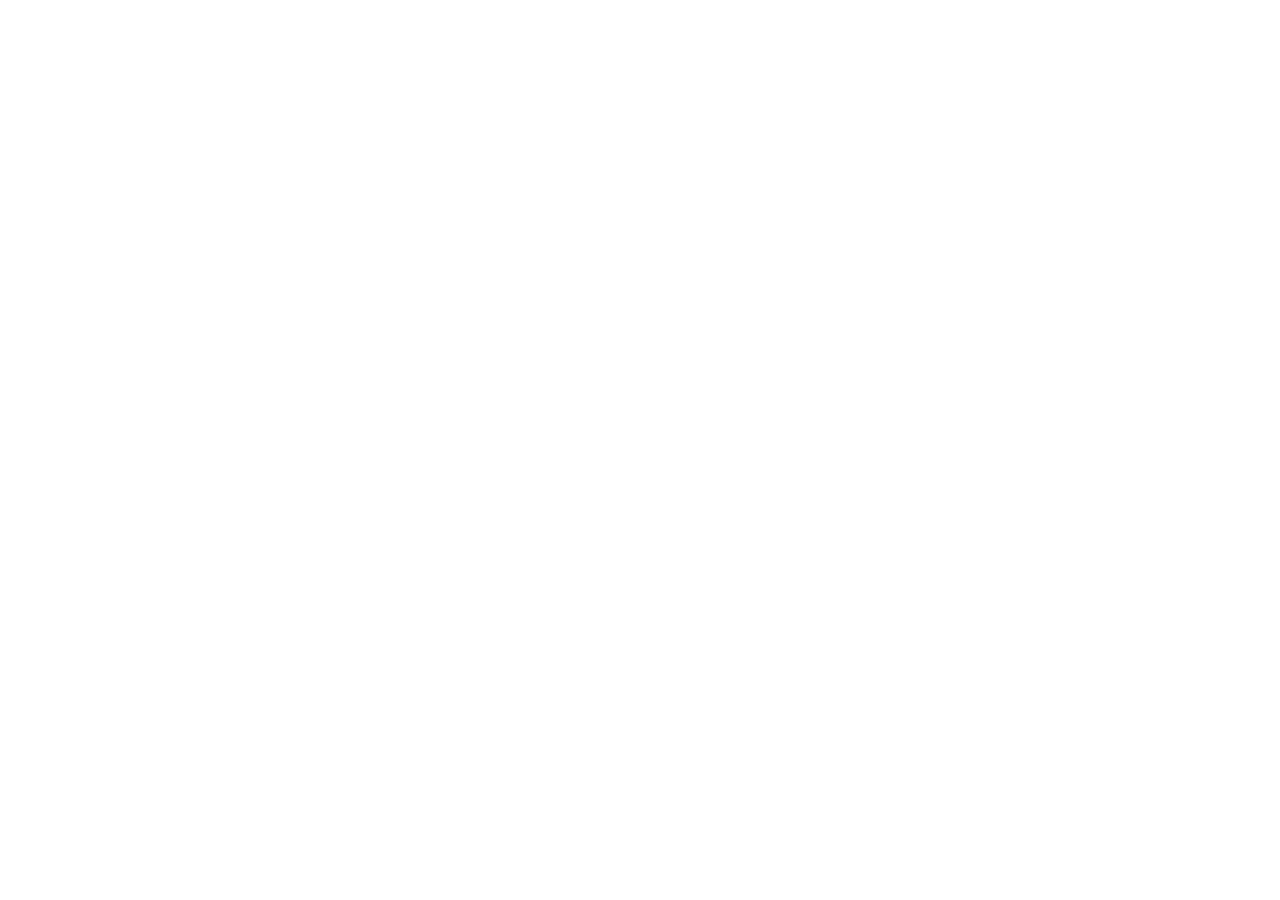
==== index.html @ c74e1134 "Alteração de titulo" ====
<!DOCTYPE html>
<html lang="pt-br">
<head>
    <meta charset="UTF-8">
    <meta name="viewport" content="width=device-width, initial-scale=1.0">
    <title>MoveLog</title>
</head>
<body>
    
</body>
</html>
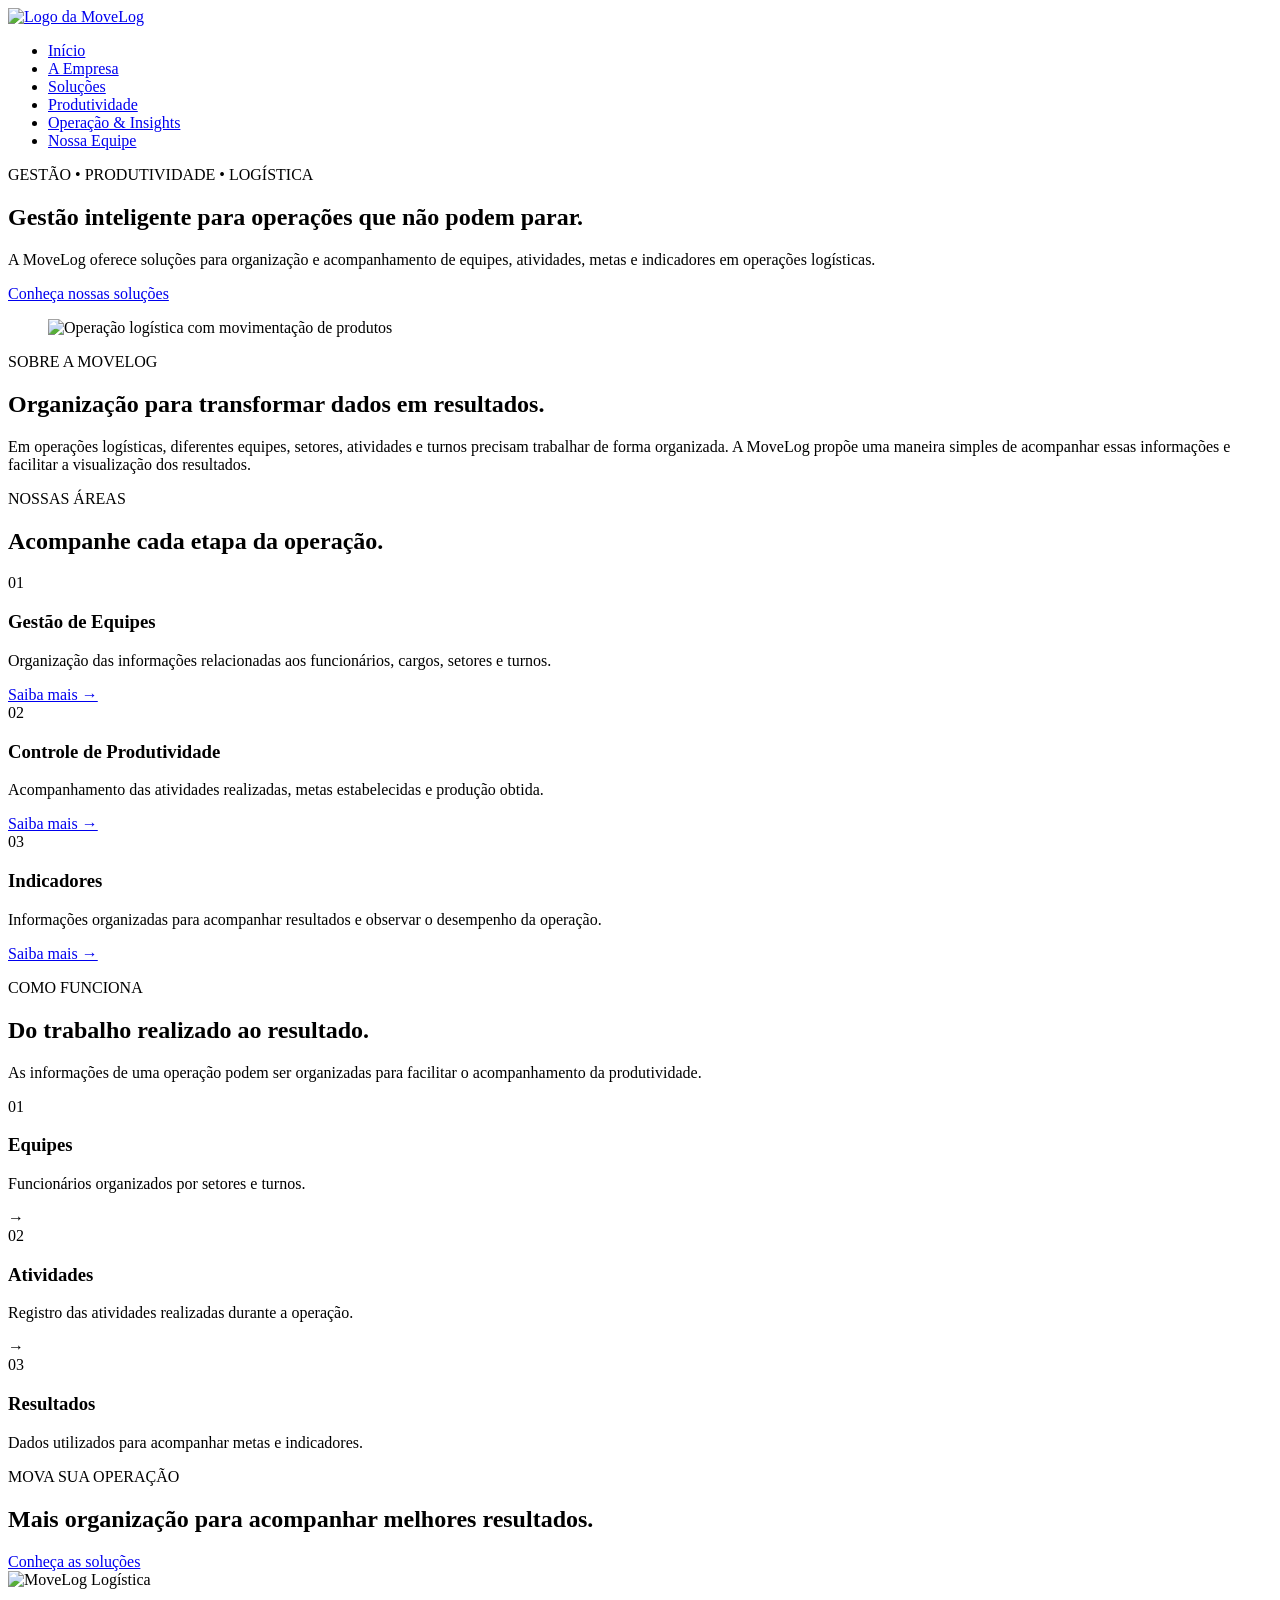
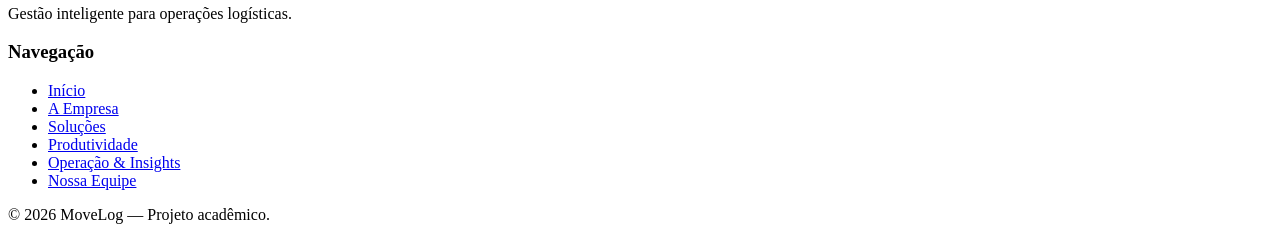
==== commit bae7844a: "Feat: Estrutura inicial da página Index." ====
--- a/index.html
+++ b/index.html
@@ -1,11 +1,409 @@
 <!DOCTYPE html>
-<html lang="pt-br">
+<html lang="pt-BR">
+
 <head>
     <meta charset="UTF-8">
     <meta name="viewport" content="width=device-width, initial-scale=1.0">
-    <title>MoveLog</title>
+
+    <title>MoveLog | Logística</title>
+
+    <link rel="stylesheet" href="css/style.css">
 </head>
+
 <body>
-    
+
+    <!-- CABEÇALHO -->
+    <header class="cabecalho">
+
+        <div class="container cabecalho-conteudo">
+
+            <a href="index.html" class="logo">
+                <img src="img/logo.png" alt="Logo da MoveLog">
+            </a>
+
+            <!-- MENU -->
+            <nav class="menu">
+                <ul>
+                    <li>
+                        <a href="index.html" class="pagina-atual">Início</a>
+                    </li>
+
+                    <li>
+                        <a href="empresa.html">A Empresa</a>
+                    </li>
+
+                    <li>
+                        <a href="solucoes.html">Soluções</a>
+                    </li>
+
+                    <li>
+                        <a href="produtividade.html">Produtividade</a>
+                    </li>
+
+                    <li>
+                        <a href="insights.html">Operação & Insights</a>
+                    </li>
+
+                    <li>
+                        <a href="equipe.html">Nossa Equipe</a>
+                    </li>
+                </ul>
+            </nav>  
+
+        </div>
+
+    </header>
+
+
+    <!-- CONTEÚDO PRINCIPAL -->
+    <main>
+
+        <!-- SEÇÃO PRINCIPAL -->
+        <section class="hero">
+
+            <div class="container hero-conteudo">
+
+                <div class="hero-texto">
+
+                    <p class="texto-destaque">
+                        GESTÃO • PRODUTIVIDADE • LOGÍSTICA
+                    </p>
+
+                    <h1>
+                        Gestão inteligente para operações que não podem parar.
+                    </h1>
+
+                    <p class="descricao">
+                        A MoveLog oferece soluções para organização e acompanhamento
+                        de equipes, atividades, metas e indicadores em operações logísticas.
+                    </p>
+
+                    <a href="solucoes.html" class="botao">
+                        Conheça nossas soluções
+                    </a>
+
+                </div>
+
+
+                <div class="hero-imagem">
+
+                    <figure>
+                        <img src="img/operacao-logistica.jpg"
+                             alt="Operação logística com movimentação de produtos">
+                    </figure>
+
+                </div>
+
+            </div>
+
+        </section>
+
+
+        <!-- APRESENTAÇÃO -->
+        <section class="apresentacao">
+
+            <div class="container">
+
+                <div class="titulo-secao">
+
+                    <p class="texto-destaque">
+                        SOBRE A MOVELOG
+                    </p>
+
+                    <h2>
+                        Organização para transformar dados em resultados.
+                    </h2>
+
+                    <p>
+                        Em operações logísticas, diferentes equipes, setores,
+                        atividades e turnos precisam trabalhar de forma organizada.
+                        A MoveLog propõe uma maneira simples de acompanhar essas
+                        informações e facilitar a visualização dos resultados.
+                    </p>
+
+                </div>
+
+            </div>
+
+        </section>
+
+
+        <!-- PRINCIPAIS ÁREAS -->
+        <section class="areas">
+
+            <div class="container">
+
+                <div class="titulo-secao centralizado">
+
+                    <p class="texto-destaque">
+                        NOSSAS ÁREAS
+                    </p>
+
+                    <h2>
+                        Acompanhe cada etapa da operação.
+                    </h2>
+
+                </div>
+
+
+                <div class="cards">
+
+                    <!-- CARD 1 -->
+                    <article class="card">
+
+                        <div class="card-numero">
+                            01
+                        </div>
+
+                        <h3>
+                            Gestão de Equipes
+                        </h3>
+
+                        <p>
+                            Organização das informações relacionadas aos
+                            funcionários, cargos, setores e turnos.
+                        </p>
+
+                        <a href="empresa.html">
+                            Saiba mais →
+                        </a>
+
+                    </article>
+
+
+                    <!-- CARD 2 -->
+                    <article class="card">
+
+                        <div class="card-numero">
+                            02
+                        </div>
+
+                        <h3>
+                            Controle de Produtividade
+                        </h3>
+
+                        <p>
+                            Acompanhamento das atividades realizadas,
+                            metas estabelecidas e produção obtida.
+                        </p>
+
+                        <a href="produtividade.html">
+                            Saiba mais →
+                        </a>
+
+                    </article>
+
+
+                    <!-- CARD 3 -->
+                    <article class="card">
+
+                        <div class="card-numero">
+                            03
+                        </div>
+
+                        <h3>
+                            Indicadores
+                        </h3>
+
+                        <p>
+                            Informações organizadas para acompanhar
+                            resultados e observar o desempenho da operação.
+                        </p>
+
+                        <a href="produtividade.html">
+                            Saiba mais →
+                        </a>
+
+                    </article>
+
+                </div>
+
+            </div>
+
+        </section>
+
+
+        <!-- COMO FUNCIONA -->
+        <section class="fluxo">
+
+            <div class="container fluxo-conteudo">
+
+                <div class="fluxo-texto">
+
+                    <p class="texto-destaque">
+                        COMO FUNCIONA
+                    </p>
+
+                    <h2>
+                        Do trabalho realizado ao resultado.
+                    </h2>
+
+                    <p>
+                        As informações de uma operação podem ser organizadas
+                        para facilitar o acompanhamento da produtividade.
+                    </p>
+
+                </div>
+
+
+                <div class="fluxo-etapas">
+
+                    <div class="etapa">
+
+                        <span>01</span>
+
+                        <h3>
+                            Equipes
+                        </h3>
+
+                        <p>
+                            Funcionários organizados por setores e turnos.
+                        </p>
+
+                    </div>
+
+
+                    <div class="seta">
+                        →
+                    </div>
+
+
+                    <div class="etapa">
+
+                        <span>02</span>
+
+                        <h3>
+                            Atividades
+                        </h3>
+
+                        <p>
+                            Registro das atividades realizadas durante a operação.
+                        </p>
+
+                    </div>
+
+
+                    <div class="seta">
+                        →
+                    </div>
+
+
+                    <div class="etapa">
+
+                        <span>03</span>
+
+                        <h3>
+                            Resultados
+                        </h3>
+
+                        <p>
+                            Dados utilizados para acompanhar metas e indicadores.
+                        </p>
+
+                    </div>
+
+                </div>
+
+            </div>
+
+        </section>
+
+
+        <!-- CHAMADA PARA SOLUÇÕES -->
+        <section class="chamada">
+
+            <div class="container chamada-conteudo">
+
+                <div>
+
+                    <p class="texto-destaque">
+                        MOVA SUA OPERAÇÃO
+                    </p>
+
+                    <h2>
+                        Mais organização para acompanhar melhores resultados.
+                    </h2>
+
+                </div>
+
+                <a href="solucoes.html" class="botao botao-secundario">
+                    Conheça as soluções
+                </a>
+
+            </div>
+
+        </section>
+
+    </main>
+
+
+    <!-- RODAPÉ -->
+    <footer class="rodape">
+
+        <div class="container rodape-conteudo">
+
+            <div class="rodape-marca">
+
+                <img src="img/logo.png" alt="MoveLog Logística">
+
+                <p>
+                    Gestão inteligente para operações logísticas.
+                </p>
+
+            </div>
+
+
+            <div class="rodape-links">
+
+                <h3>
+                    Navegação
+                </h3>
+
+                <ul>
+                    <li>
+                        <a href="index.html">Início</a>
+                    </li>
+
+                    <li>
+                        <a href="empresa.html">A Empresa</a>
+                    </li>
+
+                    <li>
+                        <a href="solucoes.html">Soluções</a>
+                    </li>
+
+                    <li>
+                        <a href="produtividade.html">Produtividade</a>
+                    </li>
+
+                    <li>
+                        <a href="insights.html">Operação & Insights</a>
+                    </li>
+
+                    <li>
+                        <a href="equipe.html">Nossa Equipe</a>
+                    </li>
+                </ul>
+
+            </div>
+
+        </div>
+
+
+        <div class="rodape-final">
+
+            <p>
+                &copy; 2026 MoveLog — Projeto acadêmico.
+            </p>
+
+        </div>
+
+    </footer>
+
+
+    <!-- JAVASCRIPT -->
+    <script src="js/script.js"></script>
+
 </body>
+
 </html>
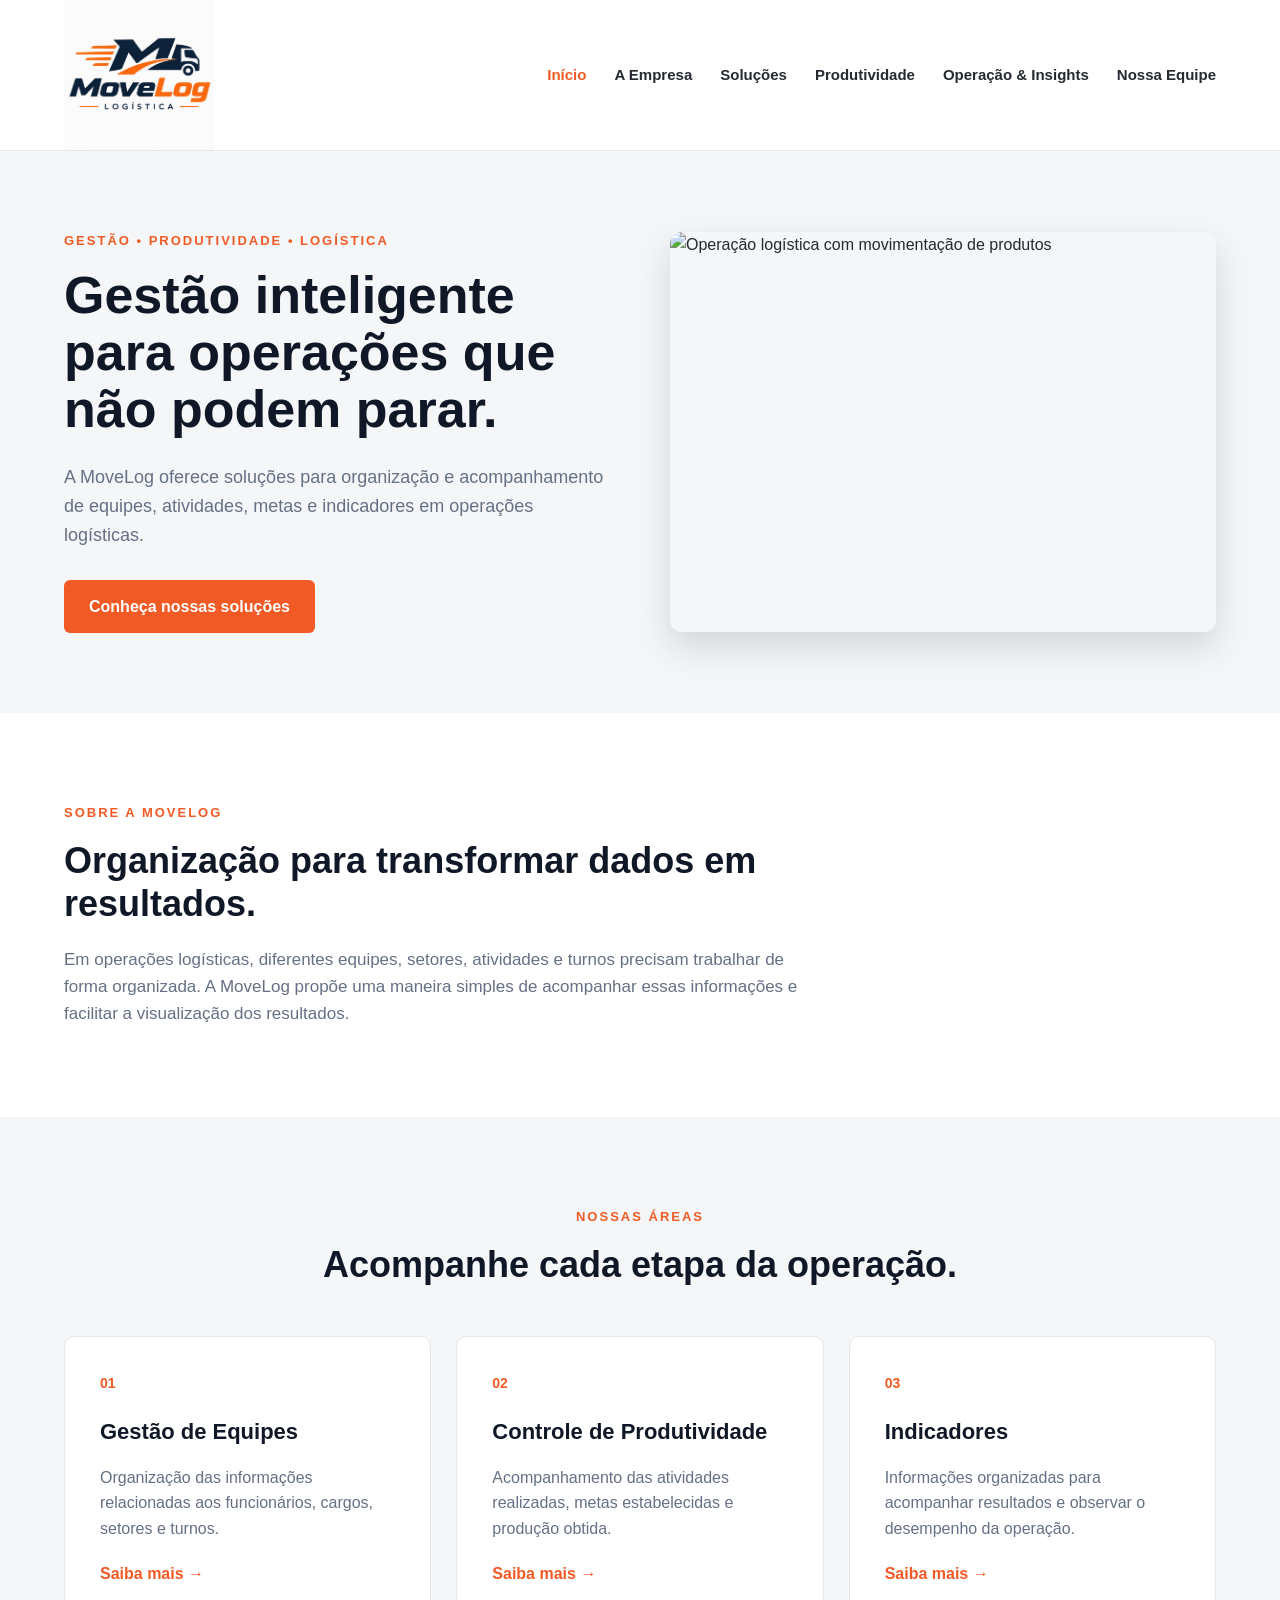
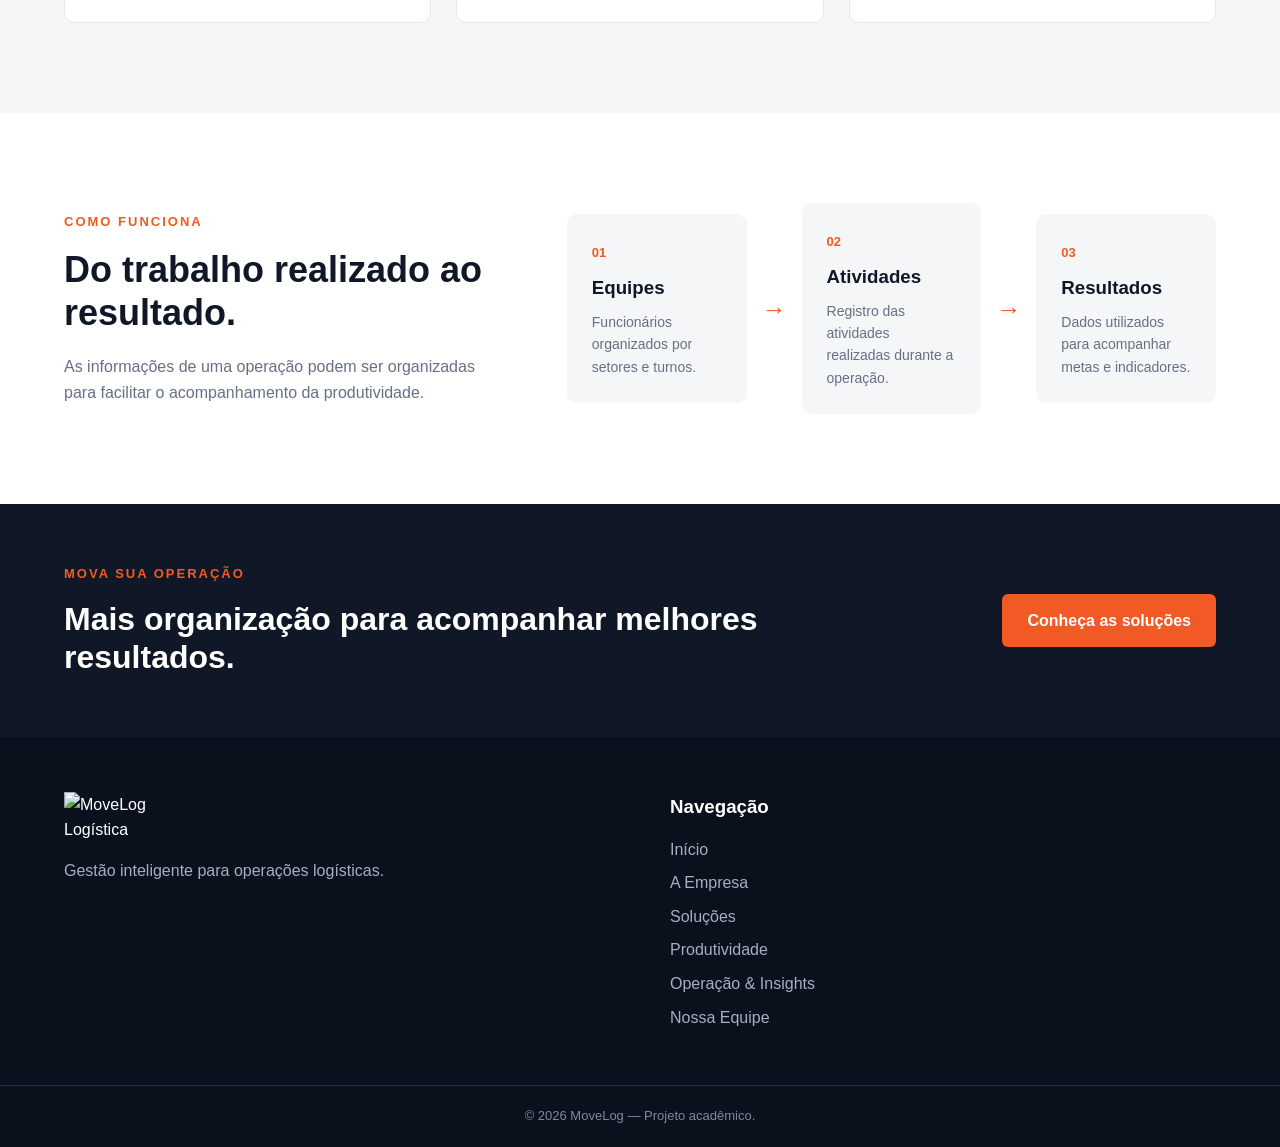
==== commit a8ea6815: "Criação de pasta img e coloquei a logo na index" ====
--- a/index.html
+++ b/index.html
@@ -18,7 +18,7 @@
         <div class="container cabecalho-conteudo">
 
             <a href="index.html" class="logo">
-                <img src="img/logo.png" alt="Logo da MoveLog">
+                <img src="img/Logo.png" alt="Logo da MoveLog">
             </a>
 
             <!-- MENU -->
--- a/css/style.css
+++ b/css/style.css
@@ -0,0 +1,551 @@
+/* =====================================================
+   MOVELOG - ESTILO PRINCIPAL
+   ===================================================== */
+
+
+/* =====================================================
+   1. CONFIGURAÇÕES GERAIS
+   ===================================================== */
+
+* {
+    margin: 0;
+    padding: 0;
+    box-sizing: border-box;
+}
+
+html {
+    scroll-behavior: smooth;
+}
+
+body {
+    font-family: Arial, Helvetica, sans-serif;
+    color: #252A31;
+    background-color: #FFFFFF;
+    line-height: 1.6;
+}
+
+img {
+    max-width: 100%;
+    display: block;
+}
+
+a {
+    text-decoration: none;
+    color: inherit;
+}
+
+ul {
+    list-style: none;
+}
+
+
+/* =====================================================
+   2. CORES PRINCIPAIS
+   ===================================================== */
+
+/*
+   Azul-marinho: #101827
+   Azul secundário: #1D3557
+   Laranja: #F15A24
+   Fundo claro: #F5F6F8
+   Texto: #252A31
+   Texto secundário: #667085
+*/
+
+
+/* =====================================================
+   3. CONTAINER
+   ===================================================== */
+
+.container {
+    width: 90%;
+    max-width: 1200px;
+    margin: 0 auto;
+}
+
+
+/* =====================================================
+   4. CABEÇALHO
+   ===================================================== */
+
+.cabecalho {
+    background-color: #FFFFFF;
+    border-bottom: 1px solid #E5E7EB;
+    position: sticky;
+    top: 0;
+    z-index: 1000;
+}
+
+.cabecalho-conteudo {
+    min-height: 85px;
+
+    display: flex;
+    align-items: center;
+    justify-content: space-between;
+}
+
+
+/* LOGO */
+
+.logo img {
+    width: 150px;
+    height: auto;
+}
+
+
+/* MENU */
+
+.menu ul {
+    display: flex;
+    align-items: center;
+    gap: 28px;
+}
+
+.menu a {
+    font-size: 15px;
+    font-weight: 600;
+    color: #252A31;
+
+    padding: 8px 0;
+
+    transition: color 0.3s ease;
+}
+
+.menu a:hover {
+    color: #F15A24;
+}
+
+
+/* Página atual */
+
+.menu .pagina-atual {
+    color: #F15A24;
+}
+
+
+/* =====================================================
+   5. HERO - PÁGINA INICIAL
+   ===================================================== */
+
+.hero {
+    background-color: #F5F6F8;
+    padding: 80px 0;
+}
+
+.hero-conteudo {
+    display: grid;
+    grid-template-columns: 1fr 1fr;
+    gap: 60px;
+    align-items: center;
+}
+
+
+/* TEXTO DO HERO */
+
+.texto-destaque {
+    color: #F15A24;
+    font-size: 13px;
+    font-weight: bold;
+    letter-spacing: 2px;
+    margin-bottom: 15px;
+}
+
+.hero h1 {
+    color: #101827;
+    font-size: 52px;
+    line-height: 1.1;
+    margin-bottom: 25px;
+}
+
+.hero .descricao {
+    color: #667085;
+    font-size: 18px;
+    max-width: 550px;
+    margin-bottom: 30px;
+}
+
+
+/* IMAGEM */
+
+.hero-imagem img {
+    width: 100%;
+    height: 400px;
+
+    object-fit: cover;
+
+    border-radius: 12px;
+
+    box-shadow: 0 15px 35px rgba(16, 24, 39, 0.15);
+}
+
+
+/* =====================================================
+   6. BOTÕES
+   ===================================================== */
+
+.botao {
+    display: inline-block;
+
+    background-color: #F15A24;
+    color: #FFFFFF;
+
+    padding: 14px 25px;
+
+    border-radius: 6px;
+
+    font-weight: bold;
+
+    transition: 0.3s ease;
+}
+
+.botao:hover {
+    background-color: #D94C1B;
+    transform: translateY(-2px);
+}
+
+
+/* =====================================================
+   7. TÍTULOS DAS SEÇÕES
+   ===================================================== */
+
+.titulo-secao {
+    max-width: 750px;
+}
+
+.titulo-secao h2 {
+    color: #101827;
+    font-size: 36px;
+    line-height: 1.2;
+    margin-bottom: 20px;
+}
+
+.titulo-secao p:not(.texto-destaque) {
+    color: #667085;
+    font-size: 17px;
+}
+
+.centralizado {
+    text-align: center;
+    margin: 0 auto 50px;
+}
+
+
+/* =====================================================
+   8. APRESENTAÇÃO
+   ===================================================== */
+
+.apresentacao {
+    padding: 90px 0;
+}
+
+
+/* =====================================================
+   9. CARDS
+   ===================================================== */
+
+.areas {
+    background-color: #F5F6F8;
+    padding: 90px 0;
+}
+
+.cards {
+    display: grid;
+    grid-template-columns: repeat(3, 1fr);
+    gap: 25px;
+}
+
+.card {
+    background-color: #FFFFFF;
+
+    padding: 35px;
+
+    border: 1px solid #E5E7EB;
+    border-radius: 10px;
+
+    transition: 0.3s ease;
+}
+
+.card:hover {
+    transform: translateY(-6px);
+
+    box-shadow: 0 12px 30px rgba(16, 24, 39, 0.10);
+
+    border-color: #F15A24;
+}
+
+.card-numero {
+    color: #F15A24;
+
+    font-size: 14px;
+    font-weight: bold;
+
+    margin-bottom: 20px;
+}
+
+.card h3 {
+    color: #101827;
+    font-size: 22px;
+    margin-bottom: 15px;
+}
+
+.card p {
+    color: #667085;
+    margin-bottom: 20px;
+}
+
+.card a {
+    color: #F15A24;
+    font-weight: bold;
+
+    transition: 0.3s ease;
+}
+
+.card a:hover {
+    color: #101827;
+}
+
+
+/* =====================================================
+   10. FLUXO
+   ===================================================== */
+
+.fluxo {
+    padding: 90px 0;
+}
+
+.fluxo-conteudo {
+    display: grid;
+    grid-template-columns: 0.8fr 1.2fr;
+    gap: 70px;
+    align-items: center;
+}
+
+.fluxo-texto h2 {
+    color: #101827;
+    font-size: 36px;
+    line-height: 1.2;
+    margin-bottom: 20px;
+}
+
+.fluxo-texto p:not(.texto-destaque) {
+    color: #667085;
+}
+
+
+/* ETAPAS */
+
+.fluxo-etapas {
+    display: flex;
+    align-items: center;
+    gap: 15px;
+}
+
+.etapa {
+    flex: 1;
+
+    padding: 25px;
+
+    background-color: #F5F6F8;
+
+    border-radius: 10px;
+}
+
+.etapa span {
+    color: #F15A24;
+    font-size: 13px;
+    font-weight: bold;
+}
+
+.etapa h3 {
+    color: #101827;
+    margin: 8px 0;
+}
+
+.etapa p {
+    color: #667085;
+    font-size: 14px;
+}
+
+.seta {
+    color: #F15A24;
+    font-size: 25px;
+    font-weight: bold;
+}
+
+
+/* =====================================================
+   11. CHAMADA FINAL
+   ===================================================== */
+
+.chamada {
+    background-color: #101827;
+    padding: 60px 0;
+}
+
+.chamada-conteudo {
+    display: flex;
+    align-items: center;
+    justify-content: space-between;
+    gap: 40px;
+}
+
+.chamada h2 {
+    color: #FFFFFF;
+    font-size: 32px;
+    max-width: 700px;
+    line-height: 1.2;
+}
+
+.botao-secundario {
+    white-space: nowrap;
+}
+
+
+/* =====================================================
+   12. RODAPÉ
+   ===================================================== */
+
+.rodape {
+    background-color: #0B111C;
+    color: #FFFFFF;
+}
+
+.rodape-conteudo {
+    padding: 55px 0;
+
+    display: grid;
+    grid-template-columns: 1fr 1fr;
+    gap: 60px;
+}
+
+.rodape-marca img {
+    width: 150px;
+    margin-bottom: 15px;
+}
+
+.rodape-marca p {
+    color: #A7AFBD;
+    max-width: 350px;
+}
+
+.rodape-links h3 {
+    margin-bottom: 15px;
+}
+
+.rodape-links ul {
+    display: grid;
+    gap: 8px;
+}
+
+.rodape-links a {
+    color: #A7AFBD;
+
+    transition: color 0.3s ease;
+}
+
+.rodape-links a:hover {
+    color: #F15A24;
+}
+
+
+/* PARTE FINAL DO RODAPÉ */
+
+.rodape-final {
+    border-top: 1px solid #252D3A;
+
+    text-align: center;
+
+    padding: 20px;
+
+    color: #7F8998;
+
+    font-size: 13px;
+}
+
+
+/* =====================================================
+   13. RESPONSIVIDADE
+   ===================================================== */
+
+@media (max-width: 900px) {
+
+    .menu ul {
+        gap: 15px;
+    }
+
+    .menu a {
+        font-size: 13px;
+    }
+
+    .hero-conteudo {
+        grid-template-columns: 1fr;
+    }
+
+    .hero h1 {
+        font-size: 42px;
+    }
+
+    .cards {
+        grid-template-columns: 1fr;
+    }
+
+    .fluxo-conteudo {
+        grid-template-columns: 1fr;
+    }
+
+    .chamada-conteudo {
+        flex-direction: column;
+        align-items: flex-start;
+    }
+
+}
+
+
+@media (max-width: 650px) {
+
+    .cabecalho-conteudo {
+        flex-direction: column;
+        padding: 20px 0;
+        gap: 15px;
+    }
+
+    .menu ul {
+        flex-wrap: wrap;
+        justify-content: center;
+        gap: 12px 18px;
+    }
+
+    .hero {
+        padding: 55px 0;
+    }
+
+    .hero h1 {
+        font-size: 36px;
+    }
+
+    .hero .descricao {
+        font-size: 16px;
+    }
+
+    .hero-imagem img {
+        height: 280px;
+    }
+
+    .titulo-secao h2,
+    .fluxo-texto h2 {
+        font-size: 30px;
+    }
+
+    .fluxo-etapas {
+        flex-direction: column;
+    }
+
+    .seta {
+        transform: rotate(90deg);
+    }
+
+    .rodape-conteudo {
+        grid-template-columns: 1fr;
+    }
+
+}
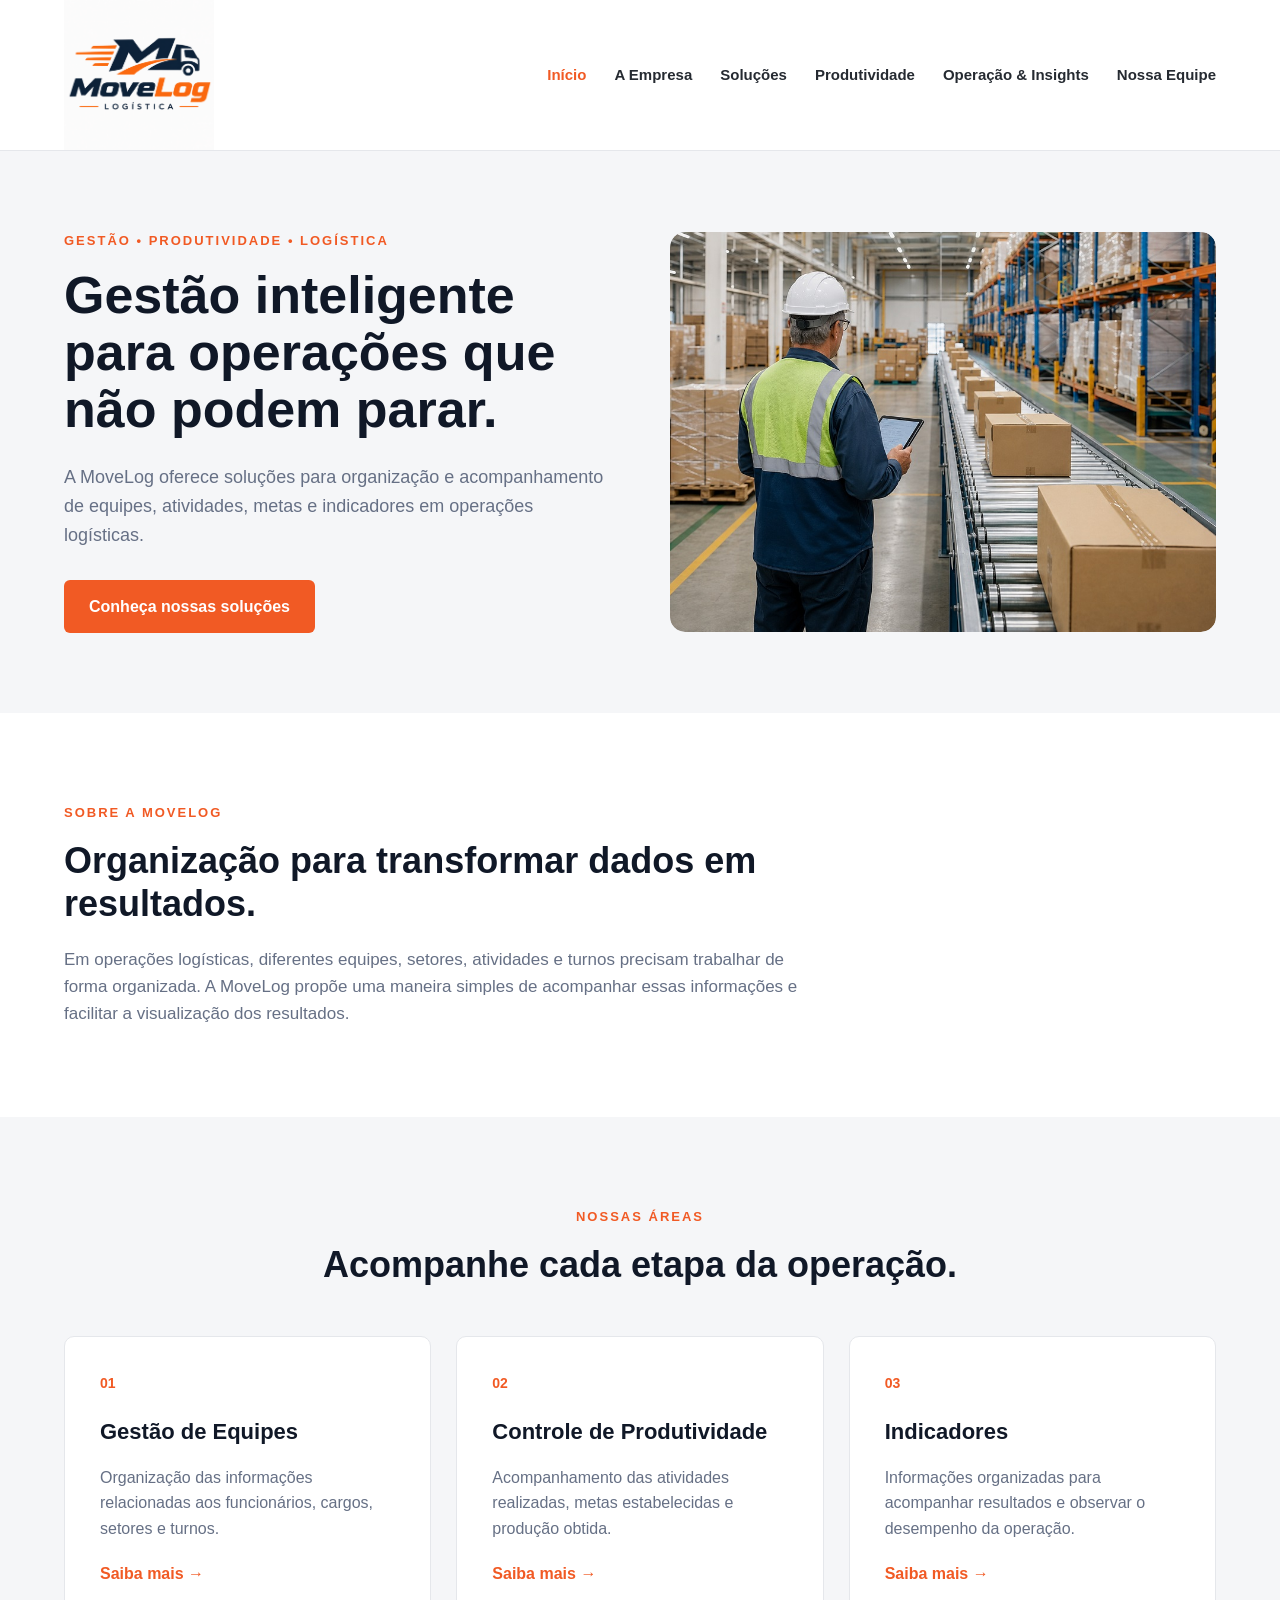
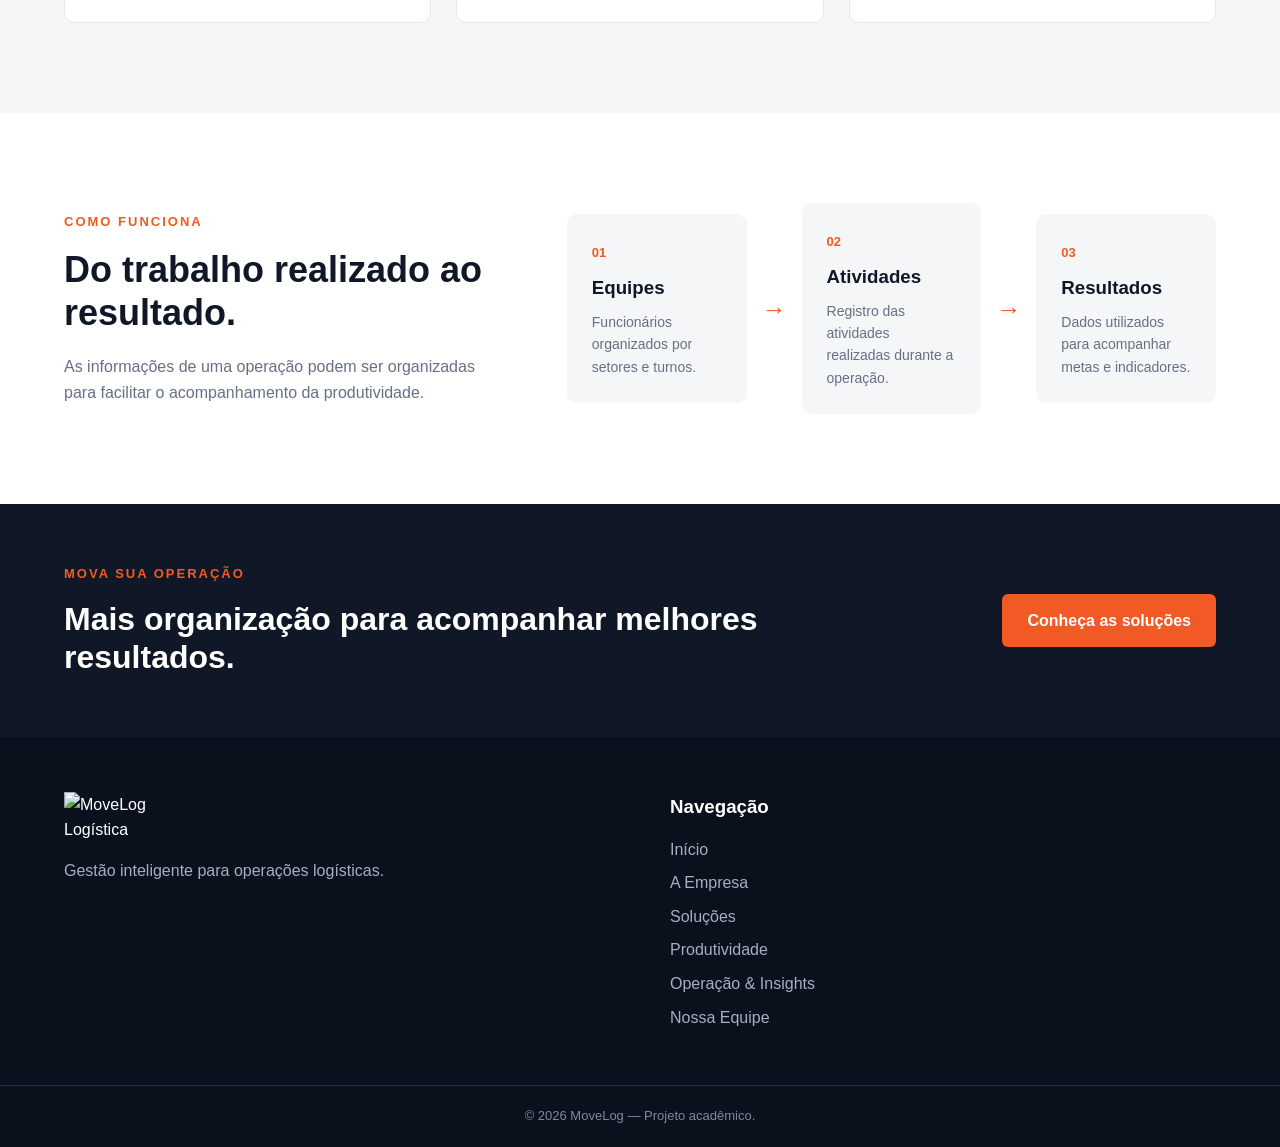
==== commit 80db0e21: "Alteração do css e foto da movimentação" ====
--- a/index.html
+++ b/index.html
@@ -88,7 +88,7 @@
                 <div class="hero-imagem">
 
                     <figure>
-                        <img src="img/operacao-logistica.jpg"
+                        <img src="img/movimentação.jpeg"
                              alt="Operação logística com movimentação de produtos">
                     </figure>
 
--- a/css/style.css
+++ b/css/style.css
@@ -40,7 +40,7 @@
 
 
 /* =====================================================
-   2. CORES PRINCIPAIS
+   2. CORES
    ===================================================== */
 
 /*
@@ -71,6 +71,7 @@
 .cabecalho {
     background-color: #FFFFFF;
     border-bottom: 1px solid #E5E7EB;
+
     position: sticky;
     top: 0;
     z-index: 1000;
@@ -86,6 +87,11 @@
 
 
 /* LOGO */
+
+.logo {
+    display: flex;
+    align-items: center;
+}
 
 .logo img {
     width: 150px;
@@ -102,6 +108,8 @@
 }
 
 .menu a {
+    display: block;
+
     font-size: 15px;
     font-weight: 600;
     color: #252A31;
@@ -115,16 +123,13 @@
     color: #F15A24;
 }
 
-
-/* Página atual */
-
 .menu .pagina-atual {
     color: #F15A24;
 }
 
 
 /* =====================================================
-   5. HERO - PÁGINA INICIAL
+   5. HERO
    ===================================================== */
 
 .hero {
@@ -135,37 +140,66 @@
 .hero-conteudo {
     display: grid;
     grid-template-columns: 1fr 1fr;
+
     gap: 60px;
+
     align-items: center;
 }
 
 
-/* TEXTO DO HERO */
+/* TEXTO */
+
+.hero-texto {
+    max-width: 600px;
+}
 
 .texto-destaque {
     color: #F15A24;
+
     font-size: 13px;
     font-weight: bold;
+
     letter-spacing: 2px;
+
     margin-bottom: 15px;
 }
 
 .hero h1 {
     color: #101827;
+
     font-size: 52px;
     line-height: 1.1;
+
     margin-bottom: 25px;
 }
 
 .hero .descricao {
     color: #667085;
+
     font-size: 18px;
+
     max-width: 550px;
+
     margin-bottom: 30px;
 }
 
 
-/* IMAGEM */
+/* =====================================================
+   6. IMAGEM DO HERO
+   ===================================================== */
+
+.hero-imagem {
+    width: 100%;
+
+    overflow: hidden;
+
+    border-radius: 15px;
+}
+
+.hero-imagem figure {
+    width: 100%;
+    margin: 0;
+}
 
 .hero-imagem img {
     width: 100%;
@@ -173,14 +207,23 @@
 
     object-fit: cover;
 
-    border-radius: 12px;
-
-    box-shadow: 0 15px 35px rgba(16, 24, 39, 0.15);
-}
-
-
-/* =====================================================
-   6. BOTÕES
+    border-radius: 15px;
+
+    box-shadow: 0 10px 30px rgba(16, 24, 39, 0.15);
+
+    transition:
+        transform 0.3s ease,
+        opacity 0.3s ease;
+}
+
+.hero-imagem:hover img {
+    transform: scale(1.03);
+    opacity: 0.92;
+}
+
+
+/* =====================================================
+   7. BOTÕES
    ===================================================== */
 
 .botao {
@@ -195,17 +238,20 @@
 
     font-weight: bold;
 
-    transition: 0.3s ease;
+    transition:
+        background-color 0.3s ease,
+        transform 0.3s ease;
 }
 
 .botao:hover {
     background-color: #D94C1B;
+
     transform: translateY(-2px);
 }
 
 
 /* =====================================================
-   7. TÍTULOS DAS SEÇÕES
+   8. TÍTULOS DAS SEÇÕES
    ===================================================== */
 
 .titulo-secao {
@@ -214,24 +260,28 @@
 
 .titulo-secao h2 {
     color: #101827;
+
     font-size: 36px;
     line-height: 1.2;
+
     margin-bottom: 20px;
 }
 
 .titulo-secao p:not(.texto-destaque) {
     color: #667085;
+
     font-size: 17px;
 }
 
 .centralizado {
     text-align: center;
+
     margin: 0 auto 50px;
 }
 
 
 /* =====================================================
-   8. APRESENTAÇÃO
+   9. APRESENTAÇÃO
    ===================================================== */
 
 .apresentacao {
@@ -240,17 +290,25 @@
 
 
 /* =====================================================
-   9. CARDS
+   10. ÁREAS
    ===================================================== */
 
 .areas {
     background-color: #F5F6F8;
+
     padding: 90px 0;
 }
+
+
+/* =====================================================
+   11. CARDS
+   ===================================================== */
 
 .cards {
     display: grid;
+
     grid-template-columns: repeat(3, 1fr);
+
     gap: 25px;
 }
 
@@ -260,9 +318,13 @@
     padding: 35px;
 
     border: 1px solid #E5E7EB;
+
     border-radius: 10px;
 
-    transition: 0.3s ease;
+    transition:
+        transform 0.3s ease,
+        box-shadow 0.3s ease,
+        border-color 0.3s ease;
 }
 
 .card:hover {
@@ -284,20 +346,24 @@
 
 .card h3 {
     color: #101827;
+
     font-size: 22px;
+
     margin-bottom: 15px;
 }
 
 .card p {
     color: #667085;
+
     margin-bottom: 20px;
 }
 
 .card a {
     color: #F15A24;
+
     font-weight: bold;
 
-    transition: 0.3s ease;
+    transition: color 0.3s ease;
 }
 
 .card a:hover {
@@ -306,7 +372,7 @@
 
 
 /* =====================================================
-   10. FLUXO
+   12. FLUXO
    ===================================================== */
 
 .fluxo {
@@ -315,15 +381,23 @@
 
 .fluxo-conteudo {
     display: grid;
+
     grid-template-columns: 0.8fr 1.2fr;
+
     gap: 70px;
+
     align-items: center;
 }
+
+
+/* TEXTO */
 
 .fluxo-texto h2 {
     color: #101827;
+
     font-size: 36px;
     line-height: 1.2;
+
     margin-bottom: 20px;
 }
 
@@ -332,11 +406,15 @@
 }
 
 
-/* ETAPAS */
+/* =====================================================
+   13. ETAPAS
+   ===================================================== */
 
 .fluxo-etapas {
     display: flex;
+
     align-items: center;
+
     gap: 15px;
 }
 
@@ -352,47 +430,59 @@
 
 .etapa span {
     color: #F15A24;
+
     font-size: 13px;
     font-weight: bold;
 }
 
 .etapa h3 {
     color: #101827;
+
     margin: 8px 0;
 }
 
 .etapa p {
     color: #667085;
+
     font-size: 14px;
 }
 
 .seta {
     color: #F15A24;
+
     font-size: 25px;
+
     font-weight: bold;
 }
 
 
 /* =====================================================
-   11. CHAMADA FINAL
+   14. CHAMADA FINAL
    ===================================================== */
 
 .chamada {
     background-color: #101827;
+
     padding: 60px 0;
 }
 
 .chamada-conteudo {
     display: flex;
+
     align-items: center;
+
     justify-content: space-between;
+
     gap: 40px;
 }
 
 .chamada h2 {
     color: #FFFFFF;
+
     font-size: 32px;
+
     max-width: 700px;
+
     line-height: 1.2;
 }
 
@@ -402,11 +492,12 @@
 
 
 /* =====================================================
-   12. RODAPÉ
+   15. RODAPÉ
    ===================================================== */
 
 .rodape {
     background-color: #0B111C;
+
     color: #FFFFFF;
 }
 
@@ -414,19 +505,29 @@
     padding: 55px 0;
 
     display: grid;
+
     grid-template-columns: 1fr 1fr;
+
     gap: 60px;
 }
+
+
+/* MARCA */
 
 .rodape-marca img {
     width: 150px;
+
     margin-bottom: 15px;
 }
 
 .rodape-marca p {
     color: #A7AFBD;
+
     max-width: 350px;
 }
+
+
+/* LINKS */
 
 .rodape-links h3 {
     margin-bottom: 15px;
@@ -434,6 +535,7 @@
 
 .rodape-links ul {
     display: grid;
+
     gap: 8px;
 }
 
@@ -448,7 +550,9 @@
 }
 
 
-/* PARTE FINAL DO RODAPÉ */
+/* =====================================================
+   16. FINAL DO RODAPÉ
+   ===================================================== */
 
 .rodape-final {
     border-top: 1px solid #252D3A;
@@ -464,71 +568,194 @@
 
 
 /* =====================================================
-   13. RESPONSIVIDADE
-   ===================================================== */
-
-@media (max-width: 900px) {
+   17. TABLETS
+   ===================================================== */
+
+@media (max-width: 1000px) {
 
     .menu ul {
+        gap: 18px;
+    }
+
+    .menu a {
+        font-size: 14px;
+    }
+
+    .hero-conteudo {
+        gap: 40px;
+    }
+
+    .hero h1 {
+        font-size: 44px;
+    }
+
+    .cards {
+        grid-template-columns: repeat(2, 1fr);
+    }
+
+    .fluxo-conteudo {
+        grid-template-columns: 1fr;
+    }
+
+}
+
+
+/* =====================================================
+   18. TABLETS PEQUENOS
+   ===================================================== */
+
+@media (max-width: 800px) {
+
+    .cabecalho-conteudo {
+        min-height: auto;
+
+        padding: 18px 0;
+
+        flex-direction: column;
+
         gap: 15px;
     }
 
-    .menu a {
-        font-size: 13px;
+    .menu ul {
+        flex-wrap: wrap;
+
+        justify-content: center;
+
+        gap: 10px 18px;
+    }
+
+    .hero {
+        padding: 60px 0;
     }
 
     .hero-conteudo {
         grid-template-columns: 1fr;
+
+        gap: 40px;
+    }
+
+    .hero-texto {
+        max-width: 100%;
     }
 
     .hero h1 {
         font-size: 42px;
     }
 
+    .hero-imagem img {
+        height: 350px;
+    }
+
     .cards {
         grid-template-columns: 1fr;
     }
 
-    .fluxo-conteudo {
-        grid-template-columns: 1fr;
+    .fluxo-etapas {
+        flex-direction: column;
+    }
+
+    .etapa {
+        width: 100%;
+    }
+
+    .seta {
+        transform: rotate(90deg);
     }
 
     .chamada-conteudo {
         flex-direction: column;
+
         align-items: flex-start;
     }
 
-}
-
+    .rodape-conteudo {
+        grid-template-columns: 1fr;
+
+        gap: 40px;
+    }
+}
+
+
+/* =====================================================
+   19. CELULARES
+   ===================================================== */
 
 @media (max-width: 650px) {
 
+    .container {
+        width: 92%;
+    }
+
+
+    /* CABEÇALHO */
+
     .cabecalho-conteudo {
-        flex-direction: column;
-        padding: 20px 0;
-        gap: 15px;
+        padding: 15px 0;
+
+        gap: 12px;
+    }
+
+    .logo img {
+        width: 130px;
     }
 
     .menu ul {
-        flex-wrap: wrap;
-        justify-content: center;
-        gap: 12px 18px;
-    }
+        gap: 8px 14px;
+    }
+
+    .menu a {
+        font-size: 12px;
+
+        padding: 5px 0;
+    }
+
+
+    /* HERO */
 
     .hero {
-        padding: 55px 0;
+        padding: 50px 0;
     }
 
     .hero h1 {
         font-size: 36px;
+
+        line-height: 1.15;
     }
 
     .hero .descricao {
         font-size: 16px;
     }
 
+    .texto-destaque {
+        font-size: 11px;
+
+        letter-spacing: 1.5px;
+    }
+
+
+    /* IMAGEM */
+
+    .hero-imagem {
+        border-radius: 15px;
+    }
+
     .hero-imagem img {
+        width: 100%;
+
         height: 280px;
+
+        border-radius: 15px;
+
+        object-fit: cover;
+    }
+
+
+    /* SEÇÕES */
+
+    .apresentacao,
+    .areas,
+    .fluxo {
+        padding: 65px 0;
     }
 
     .titulo-secao h2,
@@ -536,16 +763,86 @@
         font-size: 30px;
     }
 
+    .titulo-secao p:not(.texto-destaque) {
+        font-size: 16px;
+    }
+
+
+    /* CARDS */
+
+    .card {
+        padding: 28px;
+    }
+
+
+    /* FLUXO */
+
     .fluxo-etapas {
-        flex-direction: column;
-    }
-
-    .seta {
-        transform: rotate(90deg);
-    }
+        gap: 10px;
+    }
+
+    .etapa {
+        padding: 22px;
+    }
+
+
+    /* CHAMADA */
+
+    .chamada {
+        padding: 50px 0;
+    }
+
+    .chamada h2 {
+        font-size: 28px;
+    }
+
+    .botao-secundario {
+        white-space: normal;
+    }
+
+
+    /* RODAPÉ */
 
     .rodape-conteudo {
-        grid-template-columns: 1fr;
-    }
-
+        padding: 45px 0;
+    }
+}
+
+
+/* =====================================================
+   20. CELULARES MUITO PEQUENOS
+   ===================================================== */
+
+@media (max-width: 400px) {
+
+    .hero h1 {
+        font-size: 31px;
+    }
+
+    .hero-imagem img {
+        height: 230px;
+    }
+
+    .menu ul {
+        gap: 7px 10px;
+    }
+
+    .menu a {
+        font-size: 11px;
+    }
+
+    .titulo-secao h2,
+    .fluxo-texto h2 {
+        font-size: 27px;
+    }
+
+    .chamada h2 {
+        font-size: 25px;
+    }
+
+    .botao {
+        width: 100%;
+
+        text-align: center;
+    }
 }
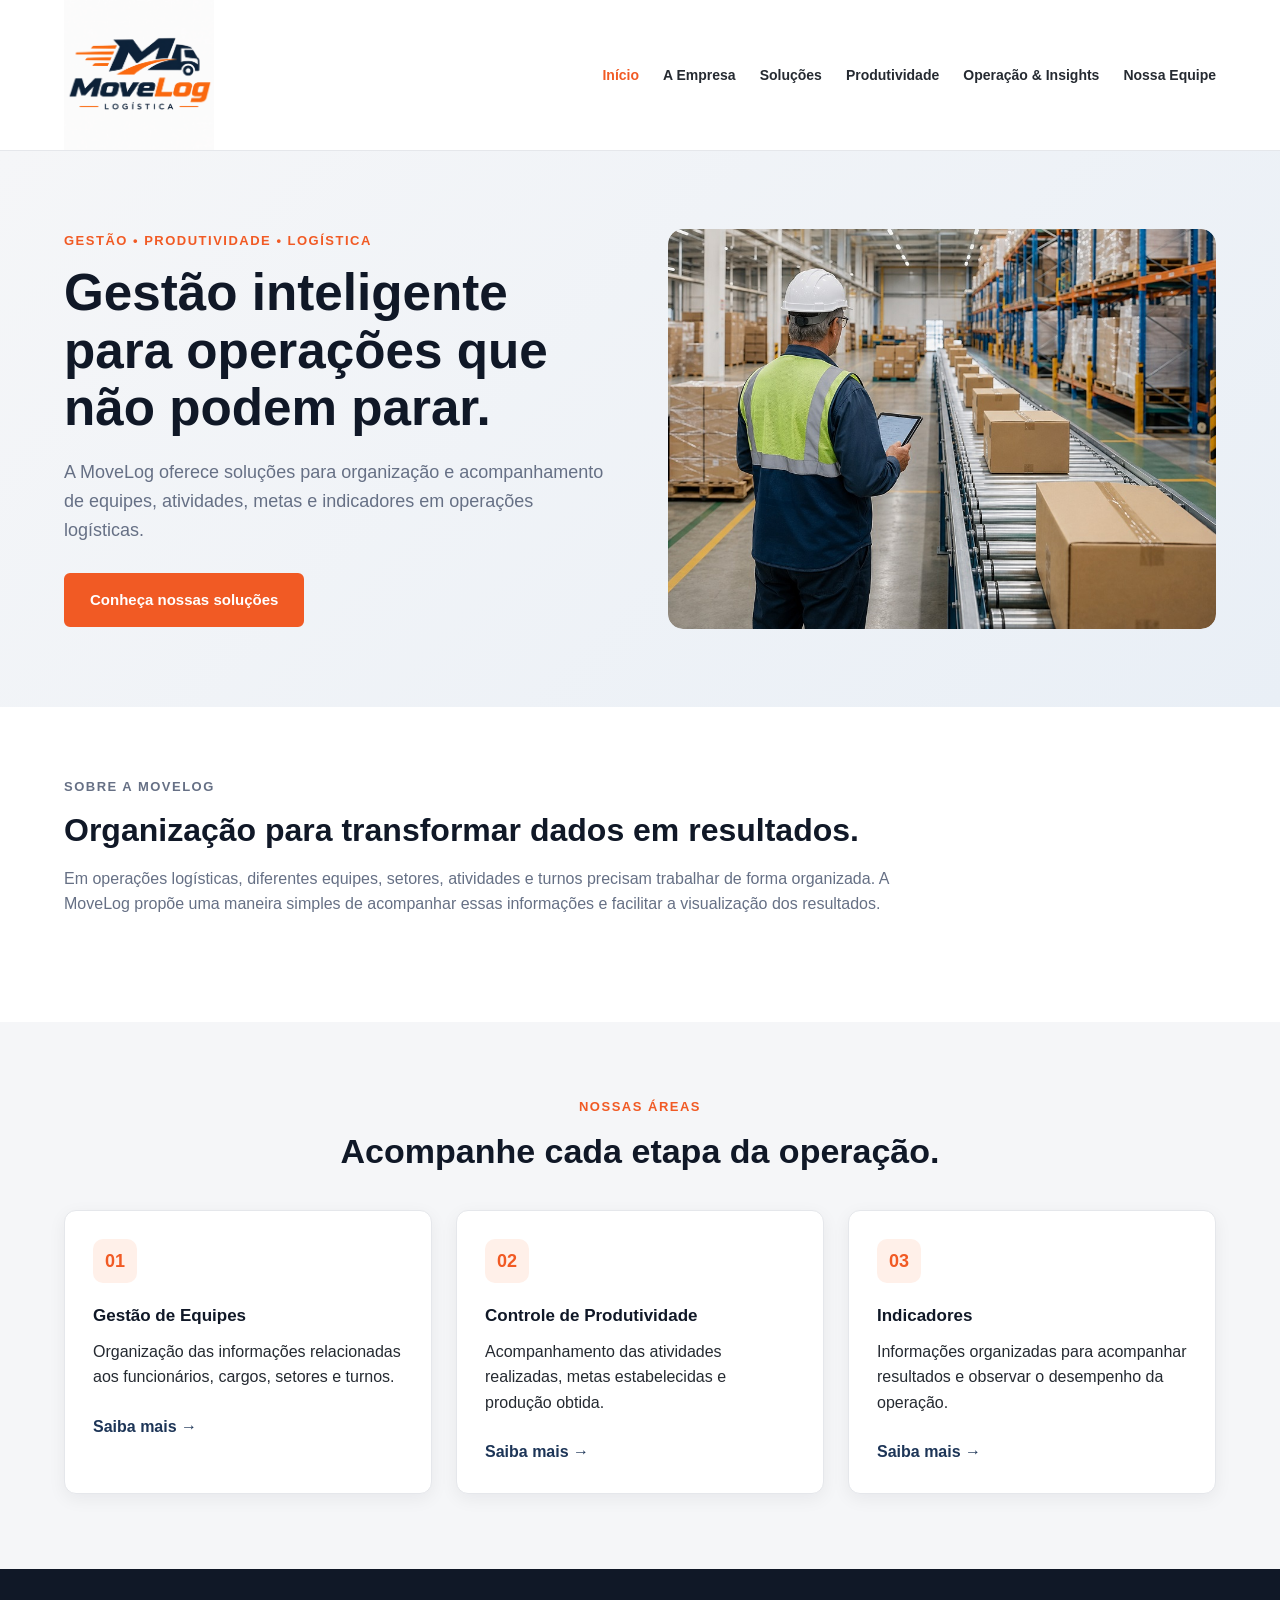
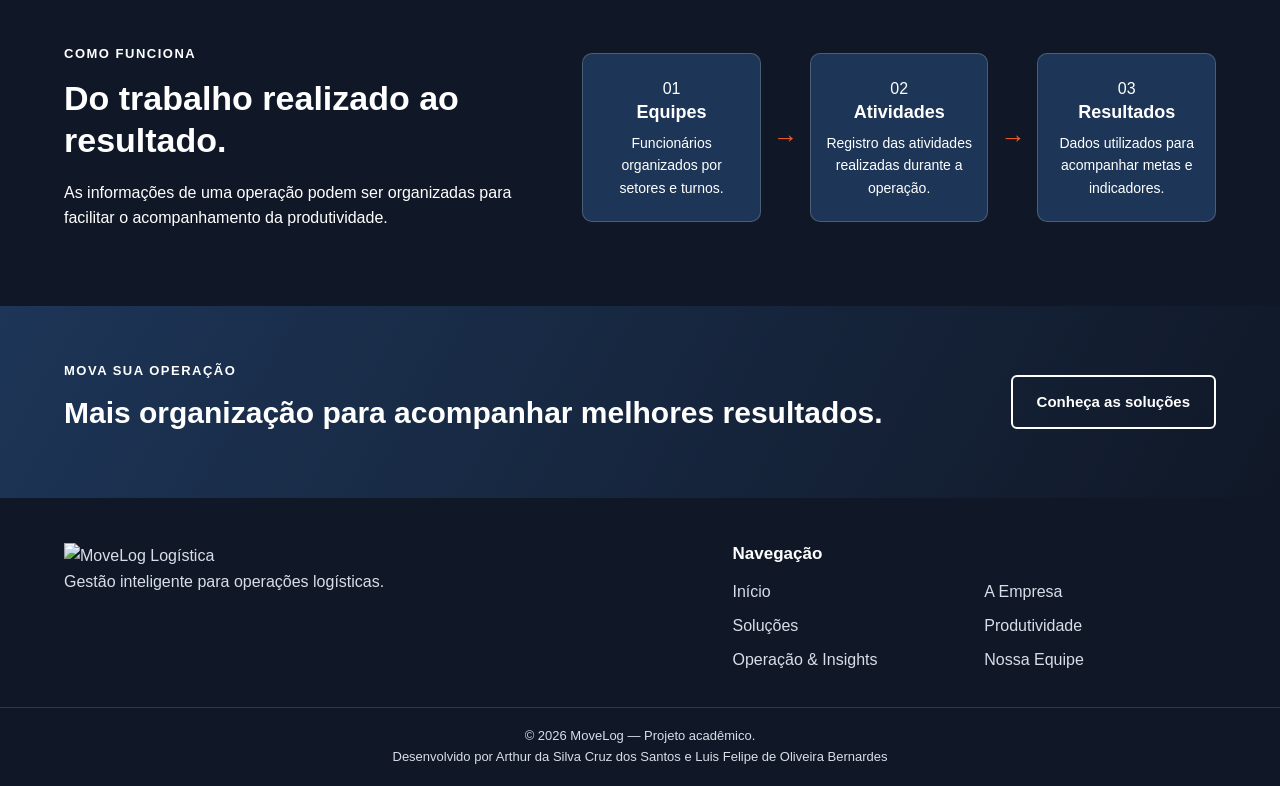
==== commit 65126689: "Feat: Imagem Luis adicionada e alteração de rodapé nas páginas" ====
--- a/index.html
+++ b/index.html
@@ -395,6 +395,9 @@
             <p>
                 &copy; 2026 MoveLog — Projeto acadêmico.
             </p>
+            <p>
+                Desenvolvido por Arthur da Silva Cruz dos Santos e Luis Felipe de Oliveira Bernardes
+            </p>
 
         </div>
 
--- a/css/style.css
+++ b/css/style.css
@@ -1,11 +1,23 @@
-/* =====================================================
-   MOVELOG - ESTILO PRINCIPAL
-   ===================================================== */
-
-
-/* =====================================================
-   1. CONFIGURAÇÕES GERAIS
-   ===================================================== */
+/* =========================================================
+   MOVELOG | FOLHA DE ESTILOS
+   Arquivo: css/style.css
+
+   Como encontrar as regras:
+   1. Configurações gerais e cores
+   2. Cabeçalho e menu
+   3. Elementos reutilizados (botões, títulos e cards)
+   4. Página inicial
+   5. Página A Empresa
+   6. Página Soluções
+   7. Página Produtividade
+   8. Página Operação & Insights
+   9. Página Nossa Equipe
+   10. Rodapé
+   11. Ajustes para celular e tablet
+   ========================================================= */
+
+
+/* 1. CONFIGURAÇÕES GERAIS -------------------------------- */
 
 * {
     margin: 0;
@@ -25,37 +37,38 @@
 }
 
 img {
+    display: block;
     max-width: 100%;
-    display: block;
 }
 
 a {
+    color: inherit;
     text-decoration: none;
-    color: inherit;
 }
 
 ul {
     list-style: none;
 }
 
-
-/* =====================================================
-   2. CORES
-   ===================================================== */
-
-/*
+p {
+    margin-bottom: 14px;
+}
+
+h1,
+h2,
+h3 {
+    color: #101827;
+    line-height: 1.25;
+}
+
+/* Cores usadas no projeto:
    Azul-marinho: #101827
-   Azul secundário: #1D3557
-   Laranja: #F15A24
-   Fundo claro: #F5F6F8
-   Texto: #252A31
-   Texto secundário: #667085
+   Azul:         #1D3557
+   Laranja:      #F15A24
+   Fundo claro:  #F5F6F8
+   Texto:        #252A31
+   Texto leve:   #667085
 */
-
-
-/* =====================================================
-   3. CONTAINER
-   ===================================================== */
 
 .container {
     width: 90%;
@@ -63,34 +76,33 @@
     margin: 0 auto;
 }
 
-
-/* =====================================================
-   4. CABEÇALHO
-   ===================================================== */
+section {
+    scroll-margin-top: 100px;
+}
+
+
+/* 2. CABEÇALHO E MENU ------------------------------------ */
 
 .cabecalho {
-    background-color: #FFFFFF;
-    border-bottom: 1px solid #E5E7EB;
-
     position: sticky;
     top: 0;
     z-index: 1000;
+    background-color: #FFFFFF;
+    border-bottom: 1px solid #E5E7EB;
 }
 
 .cabecalho-conteudo {
     min-height: 85px;
-
     display: flex;
     align-items: center;
     justify-content: space-between;
-}
-
-
-/* LOGO */
+    gap: 28px;
+}
 
 .logo {
     display: flex;
     align-items: center;
+    flex-shrink: 0;
 }
 
 .logo img {
@@ -98,751 +110,999 @@
     height: auto;
 }
 
-
-/* MENU */
-
 .menu ul {
     display: flex;
     align-items: center;
-    gap: 28px;
+    justify-content: flex-end;
+    flex-wrap: wrap;
+    gap: 8px 24px;
 }
 
 .menu a {
     display: block;
-
-    font-size: 15px;
+    padding: 10px 0;
+    color: #252A31;
+    font-size: 14px;
     font-weight: 600;
-    color: #252A31;
-
-    padding: 8px 0;
-
-    transition: color 0.3s ease;
-}
-
-.menu a:hover {
-    color: #F15A24;
-}
-
+    transition: color 0.2s ease;
+}
+
+.menu a:hover,
+.menu a:focus-visible,
 .menu .pagina-atual {
     color: #F15A24;
 }
 
-
-/* =====================================================
-   5. HERO
-   ===================================================== */
+.menu a:focus-visible,
+.botao:focus-visible,
+.rodape a:focus-visible {
+    outline: 2px solid #F15A24;
+    outline-offset: 4px;
+}
+
+
+/* 3. ELEMENTOS REUTILIZADOS ------------------------------ */
+
+.texto-destaque {
+    display: block;
+    margin-bottom: 12px;
+    color: #F15A24;
+    font-size: 13px;
+    font-weight: 700;
+    letter-spacing: 1.5px;
+    text-transform: uppercase;
+}
+
+.titulo-secao {
+    max-width: 850px;
+    margin-bottom: 35px;
+}
+
+.titulo-secao h1,
+.titulo-secao h2 {
+    margin-bottom: 16px;
+    font-size: 34px;
+}
+
+.titulo-secao p:last-child {
+    margin-bottom: 0;
+}
+
+.titulo-secao.centralizado {
+    margin-right: auto;
+    margin-left: auto;
+    text-align: center;
+}
+
+.botao {
+    display: inline-block;
+    padding: 13px 24px;
+    border: 2px solid #F15A24;
+    border-radius: 6px;
+    background-color: #F15A24;
+    color: #FFFFFF;
+    font-size: 15px;
+    font-weight: 700;
+    transition: background-color 0.2s ease, transform 0.2s ease;
+}
+
+.botao:hover {
+    background-color: #D94716;
+    border-color: #D94716;
+    transform: translateY(-2px);
+}
+
+.botao-secundario {
+    background-color: transparent;
+    color: #FFFFFF;
+    border-color: #FFFFFF;
+}
+
+.botao-secundario:hover {
+    background-color: #FFFFFF;
+    color: #101827;
+    border-color: #FFFFFF;
+}
+
+/* Cards usados em mais de uma página */
+.cards {
+    display: grid;
+    grid-template-columns: repeat(3, minmax(0, 1fr));
+    gap: 24px;
+}
+
+.card {
+    padding: 28px;
+    border: 1px solid #E5E7EB;
+    border-radius: 12px;
+    background-color: #FFFFFF;
+    box-shadow: 0 5px 18px rgba(16, 24, 39, 0.06);
+    transition: transform 0.2s ease, box-shadow 0.2s ease;
+}
+
+.card:hover {
+    transform: translateY(-6px);
+    box-shadow: 0 12px 26px rgba(16, 24, 39, 0.11);
+}
+
+.card h2,
+.card h3 {
+    margin-bottom: 12px;
+}
+
+.card p:last-child {
+    margin-bottom: 0;
+}
+
+.card-numero {
+    display: flex;
+    align-items: center;
+    justify-content: center;
+    width: 44px;
+    height: 44px;
+    margin-bottom: 20px;
+    border-radius: 10px;
+    background-color: #FFF0E9;
+    color: #F15A24;
+    font-size: 18px;
+    font-weight: 700;
+}
+
+.card-icone {
+    margin-bottom: 18px;
+    font-size: 32px;
+}
+
+.card-destaque {
+    border-top: 4px solid #F15A24;
+}
+
+.card a {
+    display: inline-block;
+    margin-top: 10px;
+    color: #1D3557;
+    font-weight: 700;
+}
+
+.card a:hover {
+    color: #F15A24;
+}
+
+
+/* 4. PÁGINA INICIAL -------------------------------------- */
 
 .hero {
-    background-color: #F5F6F8;
-    padding: 80px 0;
+    padding: 78px 0;
+    background: linear-gradient(135deg, #F5F6F8 0%, #E9EFF6 100%);
 }
 
 .hero-conteudo {
     display: grid;
     grid-template-columns: 1fr 1fr;
-
-    gap: 60px;
-
     align-items: center;
-}
-
-
-/* TEXTO */
+    gap: 55px;
+}
 
 .hero-texto {
     max-width: 600px;
 }
 
-.texto-destaque {
-    color: #F15A24;
-
-    font-size: 13px;
-    font-weight: bold;
-
-    letter-spacing: 2px;
-
-    margin-bottom: 15px;
-}
-
 .hero h1 {
+    margin-bottom: 22px;
     color: #101827;
-
-    font-size: 52px;
-    line-height: 1.1;
-
-    margin-bottom: 25px;
+    font-size: clamp(36px, 4vw, 52px);
+    line-height: 1.12;
 }
 
 .hero .descricao {
+    max-width: 550px;
+    margin-bottom: 28px;
     color: #667085;
-
     font-size: 18px;
-
-    max-width: 550px;
-
-    margin-bottom: 30px;
-}
-
-
-/* =====================================================
-   6. IMAGEM DO HERO
-   ===================================================== */
+}
 
 .hero-imagem {
-    width: 100%;
-
     overflow: hidden;
-
     border-radius: 15px;
 }
 
 .hero-imagem figure {
     width: 100%;
-    margin: 0;
 }
 
 .hero-imagem img {
     width: 100%;
     height: 400px;
-
     object-fit: cover;
-
     border-radius: 15px;
-
     box-shadow: 0 10px 30px rgba(16, 24, 39, 0.15);
-
-    transition:
-        transform 0.3s ease,
-        opacity 0.3s ease;
+    transition: transform 0.3s ease, opacity 0.3s ease;
 }
 
 .hero-imagem:hover img {
     transform: scale(1.03);
-    opacity: 0.92;
-}
-
-
-/* =====================================================
-   7. BOTÕES
-   ===================================================== */
-
-.botao {
-    display: inline-block;
-
-    background-color: #F15A24;
+    opacity: 0.94;
+}
+
+.apresentacao {
+    padding: 70px 0;
+    background-color: #FFFFFF;
+}
+
+.apresentacao h1 {
+    max-width: 850px;
+    margin-bottom: 20px;
+    font-size: 40px;
+}
+
+.apresentacao h2 {
+    margin-bottom: 16px;
+    font-size: 32px;
+}
+
+.apresentacao p {
+    max-width: 900px;
+    color: #667085;
+}
+
+.areas {
+    padding: 75px 0;
+    background-color: #F5F6F8;
+}
+
+.areas .titulo-secao {
+    margin-bottom: 38px;
+}
+
+.fluxo {
+    padding: 75px 0;
+    background-color: #101827;
     color: #FFFFFF;
-
-    padding: 14px 25px;
-
-    border-radius: 6px;
-
-    font-weight: bold;
-
-    transition:
-        background-color 0.3s ease,
-        transform 0.3s ease;
-}
-
-.botao:hover {
-    background-color: #D94C1B;
-
-    transform: translateY(-2px);
-}
-
-
-/* =====================================================
-   8. TÍTULOS DAS SEÇÕES
-   ===================================================== */
-
-.titulo-secao {
-    max-width: 750px;
-}
-
-.titulo-secao h2 {
-    color: #101827;
-
-    font-size: 36px;
-    line-height: 1.2;
-
-    margin-bottom: 20px;
-}
-
-.titulo-secao p:not(.texto-destaque) {
-    color: #667085;
-
-    font-size: 17px;
-}
-
-.centralizado {
-    text-align: center;
-
-    margin: 0 auto 50px;
-}
-
-
-/* =====================================================
-   9. APRESENTAÇÃO
-   ===================================================== */
-
-.apresentacao {
-    padding: 90px 0;
-}
-
-
-/* =====================================================
-   10. ÁREAS
-   ===================================================== */
-
-.areas {
-    background-color: #F5F6F8;
-
-    padding: 90px 0;
-}
-
-
-/* =====================================================
-   11. CARDS
-   ===================================================== */
-
-.cards {
-    display: grid;
-
-    grid-template-columns: repeat(3, 1fr);
-
-    gap: 25px;
-}
-
-.card {
-    background-color: #FFFFFF;
-
-    padding: 35px;
-
-    border: 1px solid #E5E7EB;
-
-    border-radius: 10px;
-
-    transition:
-        transform 0.3s ease,
-        box-shadow 0.3s ease,
-        border-color 0.3s ease;
-}
-
-.card:hover {
-    transform: translateY(-6px);
-
-    box-shadow: 0 12px 30px rgba(16, 24, 39, 0.10);
-
-    border-color: #F15A24;
-}
-
-.card-numero {
-    color: #F15A24;
-
-    font-size: 14px;
-    font-weight: bold;
-
-    margin-bottom: 20px;
-}
-
-.card h3 {
-    color: #101827;
-
-    font-size: 22px;
-
-    margin-bottom: 15px;
-}
-
-.card p {
-    color: #667085;
-
-    margin-bottom: 20px;
-}
-
-.card a {
-    color: #F15A24;
-
-    font-weight: bold;
-
-    transition: color 0.3s ease;
-}
-
-.card a:hover {
-    color: #101827;
-}
-
-
-/* =====================================================
-   12. FLUXO
-   ===================================================== */
-
-.fluxo {
-    padding: 90px 0;
 }
 
 .fluxo-conteudo {
     display: grid;
-
-    grid-template-columns: 0.8fr 1.2fr;
-
-    gap: 70px;
-
+    grid-template-columns: 0.85fr 1.15fr;
     align-items: center;
-}
-
-
-/* TEXTO */
+    gap: 50px;
+}
+
+.fluxo-texto h2,
+.fluxo-texto p {
+    color: #FFFFFF;
+}
 
 .fluxo-texto h2 {
-    color: #101827;
-
-    font-size: 36px;
-    line-height: 1.2;
-
-    margin-bottom: 20px;
-}
-
-.fluxo-texto p:not(.texto-destaque) {
-    color: #667085;
-}
-
-
-/* =====================================================
-   13. ETAPAS
-   ===================================================== */
+    margin-bottom: 18px;
+    font-size: 34px;
+}
+
+.fluxo-texto p:last-child {
+    margin-bottom: 0;
+}
 
 .fluxo-etapas {
     display: flex;
-
-    align-items: center;
-
-    gap: 15px;
+    align-items: stretch;
+    gap: 12px;
 }
 
 .etapa {
     flex: 1;
-
-    padding: 25px;
-
-    background-color: #F5F6F8;
-
+    padding: 22px 14px;
+    border: 1px solid rgba(255, 255, 255, 0.2);
     border-radius: 10px;
-}
-
-.etapa span {
+    background-color: #1D3557;
+    text-align: center;
+}
+
+.etapa h3,
+.etapa p {
+    color: #FFFFFF;
+}
+
+.etapa h3 {
+    margin-bottom: 8px;
+    font-size: 18px;
+}
+
+.etapa p {
+    margin-bottom: 0;
+    font-size: 14px;
+}
+
+.seta {
+    align-self: center;
     color: #F15A24;
-
-    font-size: 13px;
-    font-weight: bold;
-}
-
-.etapa h3 {
-    color: #101827;
-
-    margin: 8px 0;
-}
-
-.etapa p {
-    color: #667085;
-
-    font-size: 14px;
-}
-
-.seta {
-    color: #F15A24;
-
     font-size: 25px;
-
-    font-weight: bold;
-}
-
-
-/* =====================================================
-   14. CHAMADA FINAL
-   ===================================================== */
+    font-weight: 700;
+}
 
 .chamada {
-    background-color: #101827;
-
-    padding: 60px 0;
+    padding: 55px 0;
+    background: linear-gradient(120deg, #1D3557 0%, #101827 100%);
+    color: #FFFFFF;
 }
 
 .chamada-conteudo {
     display: flex;
-
     align-items: center;
-
     justify-content: space-between;
-
+    gap: 30px;
+}
+
+.chamada h2,
+.chamada p {
+    color: #FFFFFF;
+}
+
+.chamada h2 {
+    margin-bottom: 12px;
+    font-size: 30px;
+}
+
+.chamada p:last-child {
+    margin-bottom: 0;
+}
+
+
+/* 5. PÁGINA A EMPRESA ------------------------------------ */
+
+.historia {
+    padding: 70px 0;
+    background-color: #FFFFFF;
+}
+
+.historia h2 {
+    margin-bottom: 18px;
+    font-size: 32px;
+}
+
+.historia p {
+    max-width: 900px;
+    color: #667085;
+}
+
+.diretrizes {
+    padding: 70px 0;
+    background-color: #F5F6F8;
+}
+
+.diretrizes > .container > h2 {
+    margin-bottom: 30px;
+    font-size: 32px;
+    text-align: center;
+}
+
+.diretrizes-grid {
+    display: grid;
+    grid-template-columns: repeat(3, minmax(0, 1fr));
+    align-items: stretch;
+    gap: 22px;
+}
+
+.card-diretriz {
+    padding: 28px;
+    border: 1px solid #E5E7EB;
+    border-radius: 12px;
+    background-color: #FFFFFF;
+    box-shadow: 0 5px 18px rgba(16, 24, 39, 0.06);
+}
+
+.card-diretriz h3 {
+    margin-bottom: 14px;
+    color: #1D3557;
+    font-size: 22px;
+}
+
+.card-diretriz p {
+    margin-bottom: 0;
+    color: #667085;
+}
+
+.card-diretriz ul {
+    padding-left: 20px;
+    list-style: disc;
+}
+
+.card-diretriz li {
+    margin-bottom: 10px;
+}
+
+.card-diretriz li:last-child {
+    margin-bottom: 0;
+}
+
+
+/* 6. PÁGINA SOLUÇÕES ------------------------------------- */
+
+.card-icone {
+    display: inline-flex;
+    align-items: center;
+    justify-content: center;
+    width: 58px;
+    height: 58px;
+    border-radius: 12px;
+    background-color: #FFF0E9;
+}
+
+.card-destaque {
+    background-color: #FFFFFF;
+}
+
+
+/* 7. PÁGINA PRODUTIVIDADE -------------------------------- */
+
+.titulo-pagina {
+    padding: 65px 0;
+    background: linear-gradient(120deg, #F5F6F8 0%, #E8EEF5 100%);
+}
+
+.titulo-pagina h1 {
+    margin-bottom: 15px;
+    font-size: 42px;
+}
+
+.titulo-pagina p:last-child {
+    max-width: 800px;
+    margin-bottom: 0;
+    color: #667085;
+}
+
+.produtividade-intro {
+    padding: 65px 0 35px;
+    background-color: #FFFFFF;
+}
+
+.produtividade-fluxo {
+    padding: 35px 0 70px;
+    background-color: #FFFFFF;
+}
+
+.fluxo-produtividade {
+    display: grid;
+    grid-template-columns: 1fr auto 1fr auto 1fr;
+    align-items: stretch;
+    gap: 16px;
+}
+
+.bloco-produtividade {
+    padding: 25px;
+    border: 1px solid #E5E7EB;
+    border-radius: 12px;
+    background-color: #FFFFFF;
+    box-shadow: 0 5px 18px rgba(16, 24, 39, 0.06);
+}
+
+.bloco-produtividade h2 {
+    margin-bottom: 14px;
+    font-size: 23px;
+}
+
+.bloco-produtividade p {
+    color: #667085;
+}
+
+.numero-bloco {
+    display: flex;
+    align-items: center;
+    justify-content: center;
+    width: 42px;
+    height: 42px;
+    margin-bottom: 16px;
+    border-radius: 50%;
+    background-color: #1D3557;
+    color: #FFFFFF;
+    font-weight: 700;
+}
+
+.exemplo-dado {
+    margin-top: 18px;
+    padding: 16px;
+    border-left: 4px solid #F15A24;
+    border-radius: 5px;
+    background-color: #F5F6F8;
+    color: #101827;
+    font-weight: 700;
+}
+
+.seta-produtividade {
+    align-self: center;
+    color: #F15A24;
+    font-size: 28px;
+    font-weight: 700;
+}
+
+.indicadores {
+    padding: 70px 0;
+    background-color: #F5F6F8;
+}
+
+.cards-indicadores {
+    display: grid;
+    grid-template-columns: repeat(4, minmax(0, 1fr));
+    gap: 20px;
+    margin-top: 32px;
+}
+
+.indicador-card {
+    padding: 25px 20px;
+    border: 1px solid #E5E7EB;
+    border-radius: 10px;
+    background-color: #FFFFFF;
+    text-align: center;
+    box-shadow: 0 4px 14px rgba(16, 24, 39, 0.05);
+}
+
+.indicador-card h3 {
+    margin-bottom: 8px;
+    color: #667085;
+    font-size: 15px;
+}
+
+.indicador-card strong {
+    display: block;
+    color: #1D3557;
+    font-size: 30px;
+}
+
+.tipos-indicadores {
+    display: grid;
+    grid-template-columns: 1fr 1fr;
+    gap: 24px;
+    margin-top: 35px;
+}
+
+.tipos-indicadores > div {
+    padding: 25px;
+    border-radius: 10px;
+    background-color: #FFFFFF;
+}
+
+.tipos-indicadores h3 {
+    margin-bottom: 12px;
+}
+
+.lista-indicadores {
+    padding-left: 22px;
+    list-style: disc;
+}
+
+.lista-indicadores li {
+    margin-bottom: 10px;
+}
+
+
+/* 8. PÁGINA OPERAÇÃO & INSIGHTS -------------------------- */
+
+.insights-intro {
+    padding: 65px 0;
+    background-color: #FFFFFF;
+}
+
+.operacao-etapas {
+    display: grid;
+    grid-template-columns: repeat(4, minmax(0, 1fr));
+    gap: 18px;
+    margin-top: 35px;
+}
+
+.operacao-etapa {
+    padding: 23px;
+    border: 1px solid #E5E7EB;
+    border-radius: 10px;
+    background-color: #FFFFFF;
+    box-shadow: 0 5px 16px rgba(16, 24, 39, 0.06);
+    transition: transform 0.2s ease;
+}
+
+.operacao-etapa:hover {
+    transform: translateY(-4px);
+}
+
+.operacao-etapa h3 {
+    margin-bottom: 12px;
+    color: #1D3557;
+}
+
+.operacao-etapa p {
+    margin-bottom: 0;
+    color: #667085;
+}
+
+.ocorrencias {
+    padding: 70px 0;
+    background-color: #F5F6F8;
+}
+
+.cards-ocorrencias {
+    display: grid;
+    grid-template-columns: repeat(3, minmax(0, 1fr));
+    gap: 22px;
+    margin-top: 30px;
+}
+
+.ocorrencia-card {
+    padding: 25px;
+    border: 1px solid #E5E7EB;
+    border-radius: 10px;
+    background-color: #FFFFFF;
+    box-shadow: 0 5px 16px rgba(16, 24, 39, 0.05);
+}
+
+.ocorrencia-card h3 {
+    margin-bottom: 12px;
+}
+
+.ocorrencia-card p {
+    margin-bottom: 0;
+    color: #667085;
+}
+
+.insights {
+    padding: 70px 0;
+    background-color: #FFFFFF;
+}
+
+.cards-insights {
+    display: grid;
+    grid-template-columns: repeat(3, minmax(0, 1fr));
+    gap: 22px;
+    margin-top: 30px;
+}
+
+.insight-card {
+    padding: 25px;
+    border: 1px solid #E5E7EB;
+    border-radius: 10px;
+    background-color: #FFFFFF;
+    box-shadow: 0 5px 16px rgba(16, 24, 39, 0.05);
+}
+
+.insight-card h3 {
+    margin-bottom: 12px;
+}
+
+.insight-card p {
+    margin-bottom: 0;
+    color: #667085;
+}
+
+.insight-destaque {
+    border-top: 4px solid #F15A24;
+}
+
+.voce-sabia {
+    padding: 55px 0;
+    background-color: #FFF0E9;
+}
+
+.voce-sabia-conteudo {
+    display: grid;
+    grid-template-columns: auto 1fr;
+    align-items: center;
+    gap: 25px;
+}
+
+.voce-sabia-texto h2 {
+    margin-bottom: 12px;
+}
+
+.voce-sabia-texto p:last-child {
+    margin-bottom: 0;
+}
+
+
+/* 9. PÁGINA NOSSA EQUIPE ------------------------------- */
+
+/* A página usa os cards gerais e acrescenta o formato das fotos. */
+
+.foto-integrante {
+    width: 150px;
+    height: 150px;
+    margin: 0 auto 22px;
+    border: 4px solid #F5F6F8;
+    border-radius: 50%;
+    object-fit: cover;
+    object-position: center;
+    background-color: #E5E7EB;
+}
+
+.card .foto-integrante + h2 {
+    font-size: 22px;
+    text-align: center;
+}
+
+.card .foto-integrante ~ .texto-destaque {
+    text-align: center;
+}
+
+.card h3 {
+    margin-top: 22px;
+    font-size: 17px;
+}
+
+.card ul {
+    padding-left: 20px;
+    list-style: disc;
+}
+
+.card li {
+    margin-bottom: 7px;
+}
+
+
+/* 10. RODAPÉ --------------------------------------------- */
+
+.rodape {
+    padding-top: 45px;
+    background-color: #101827;
+    color: #D8DEE8;
+}
+
+.rodape-conteudo {
+    display: grid;
+    grid-template-columns: 1.3fr 1fr;
     gap: 40px;
-}
-
-.chamada h2 {
+    padding-bottom: 35px;
+}
+
+.rodape-marca .logo {
+    margin-bottom: 18px;
+}
+
+.rodape-marca .logo img {
+    width: 140px;
+}
+
+.rodape-marca p {
+    max-width: 420px;
+    margin-bottom: 0;
+    color: #D8DEE8;
+}
+
+.rodape h3 {
+    margin-bottom: 15px;
     color: #FFFFFF;
-
-    font-size: 32px;
-
-    max-width: 700px;
-
-    line-height: 1.2;
-}
-
-.botao-secundario {
-    white-space: nowrap;
-}
-
-
-/* =====================================================
-   15. RODAPÉ
-   ===================================================== */
-
-.rodape {
-    background-color: #0B111C;
-
-    color: #FFFFFF;
-}
-
-.rodape-conteudo {
-    padding: 55px 0;
-
-    display: grid;
-
-    grid-template-columns: 1fr 1fr;
-
-    gap: 60px;
-}
-
-
-/* MARCA */
-
-.rodape-marca img {
-    width: 150px;
-
-    margin-bottom: 15px;
-}
-
-.rodape-marca p {
-    color: #A7AFBD;
-
-    max-width: 350px;
-}
-
-
-/* LINKS */
-
-.rodape-links h3 {
-    margin-bottom: 15px;
+    font-size: 17px;
+}
+
+.rodape p {
+    color: #D8DEE8;
 }
 
 .rodape-links ul {
     display: grid;
-
-    gap: 8px;
+    grid-template-columns: repeat(2, minmax(0, 1fr));
+    gap: 8px 20px;
 }
 
 .rodape-links a {
-    color: #A7AFBD;
-
-    transition: color 0.3s ease;
+    color: #D8DEE8;
+    transition: color 0.2s ease;
 }
 
 .rodape-links a:hover {
     color: #F15A24;
 }
 
-
-/* =====================================================
-   16. FINAL DO RODAPÉ
-   ===================================================== */
-
 .rodape-final {
-    border-top: 1px solid #252D3A;
-
+    padding: 18px 0;
+    border-top: 1px solid rgba(255, 255, 255, 0.14);
     text-align: center;
-
-    padding: 20px;
-
-    color: #7F8998;
-
+}
+
+.rodape-final p {
+    margin-bottom: 0;
     font-size: 13px;
 }
 
 
-/* =====================================================
-   17. TABLETS
-   ===================================================== */
+/* 11. TABLETS -------------------------------------------- */
 
 @media (max-width: 1000px) {
+    .cabecalho-conteudo {
+        padding: 15px 0;
+        flex-direction: column;
+        gap: 10px;
+    }
 
     .menu ul {
-        gap: 18px;
+        justify-content: center;
+        gap: 5px 18px;
+    }
+
+    .hero-conteudo {
+        gap: 30px;
+    }
+
+    .hero-imagem img {
+        height: 340px;
+    }
+
+    .cards-indicadores {
+        grid-template-columns: repeat(2, minmax(0, 1fr));
+    }
+
+    .operacao-etapas {
+        grid-template-columns: repeat(2, minmax(0, 1fr));
+    }
+
+    .diretrizes-grid {
+        grid-template-columns: repeat(2, minmax(0, 1fr));
+    }
+
+    .card-diretriz:last-child {
+        grid-column: 1 / -1;
+    }
+}
+
+
+/* 12. CELULARES E TELAS ESTREITAS ------------------------ */
+
+@media (max-width: 768px) {
+    .container {
+        width: 92%;
+    }
+
+    .cabecalho-conteudo {
+        min-height: auto;
+        padding: 14px 0;
+    }
+
+    .logo img {
+        width: 130px;
+    }
+
+    .menu ul {
+        gap: 4px 14px;
     }
 
     .menu a {
-        font-size: 14px;
-    }
-
-    .hero-conteudo {
-        gap: 40px;
-    }
-
-    .hero h1 {
-        font-size: 44px;
-    }
-
-    .cards {
-        grid-template-columns: repeat(2, 1fr);
-    }
-
+        padding: 5px 0;
+        font-size: 13px;
+    }
+
+    .hero,
+    .apresentacao,
+    .areas,
+    .fluxo,
+    .historia,
+    .diretrizes,
+    .indicadores,
+    .insights-intro,
+    .ocorrencias,
+    .insights {
+        padding-top: 50px;
+        padding-bottom: 50px;
+    }
+
+    .hero-conteudo,
     .fluxo-conteudo {
         grid-template-columns: 1fr;
     }
 
-}
-
-
-/* =====================================================
-   18. TABLETS PEQUENOS
-   ===================================================== */
-
-@media (max-width: 800px) {
-
-    .cabecalho-conteudo {
-        min-height: auto;
-
-        padding: 18px 0;
-
-        flex-direction: column;
-
-        gap: 15px;
-    }
-
-    .menu ul {
-        flex-wrap: wrap;
-
-        justify-content: center;
-
-        gap: 10px 18px;
-    }
-
-    .hero {
-        padding: 60px 0;
-    }
-
-    .hero-conteudo {
+    .hero h1 {
+        font-size: 38px;
+    }
+
+    .hero .descricao {
+        font-size: 16px;
+    }
+
+    .hero-imagem img {
+        height: 300px;
+    }
+
+    .titulo-secao h1,
+    .titulo-secao h2,
+    .apresentacao h1,
+    .apresentacao h2,
+    .historia h2,
+    .diretrizes > .container > h2,
+    .fluxo-texto h2 {
+        font-size: 28px;
+    }
+
+    .cards,
+    .diretrizes-grid,
+    .cards-ocorrencias,
+    .cards-insights {
         grid-template-columns: 1fr;
-
-        gap: 40px;
-    }
-
-    .hero-texto {
-        max-width: 100%;
-    }
-
-    .hero h1 {
-        font-size: 42px;
-    }
-
-    .hero-imagem img {
-        height: 350px;
-    }
-
-    .cards {
-        grid-template-columns: 1fr;
+    }
+
+    .card-diretriz:last-child {
+        grid-column: auto;
     }
 
     .fluxo-etapas {
         flex-direction: column;
     }
 
-    .etapa {
-        width: 100%;
-    }
-
     .seta {
         transform: rotate(90deg);
+        text-align: center;
     }
 
     .chamada-conteudo {
+        align-items: flex-start;
         flex-direction: column;
-
-        align-items: flex-start;
+    }
+
+    .chamada h2 {
+        font-size: 26px;
+    }
+
+    .titulo-pagina {
+        padding: 48px 0;
+    }
+
+    .titulo-pagina h1 {
+        font-size: 34px;
+    }
+
+    .fluxo-produtividade {
+        grid-template-columns: 1fr;
+    }
+
+    .seta-produtividade {
+        transform: rotate(90deg);
+        text-align: center;
+    }
+
+    .tipos-indicadores {
+        grid-template-columns: 1fr;
+    }
+
+    .voce-sabia-conteudo {
+        grid-template-columns: 1fr;
+        gap: 10px;
     }
 
     .rodape-conteudo {
         grid-template-columns: 1fr;
-
-        gap: 40px;
-    }
-}
-
-
-/* =====================================================
-   19. CELULARES
-   ===================================================== */
-
-@media (max-width: 650px) {
-
-    .container {
-        width: 92%;
-    }
-
-
-    /* CABEÇALHO */
-
-    .cabecalho-conteudo {
-        padding: 15px 0;
-
-        gap: 12px;
-    }
-
-    .logo img {
-        width: 130px;
-    }
-
+        gap: 28px;
+    }
+}
+
+
+/* CELULARES PEQUENOS ------------------------------------- */
+
+@media (max-width: 480px) {
     .menu ul {
-        gap: 8px 14px;
+        gap: 3px 10px;
     }
 
     .menu a {
         font-size: 12px;
-
-        padding: 5px 0;
-    }
-
-
-    /* HERO */
-
-    .hero {
-        padding: 50px 0;
     }
 
     .hero h1 {
-        font-size: 36px;
-
-        line-height: 1.15;
-    }
-
-    .hero .descricao {
-        font-size: 16px;
-    }
-
-    .texto-destaque {
-        font-size: 11px;
-
-        letter-spacing: 1.5px;
-    }
-
-
-    /* IMAGEM */
-
-    .hero-imagem {
-        border-radius: 15px;
-    }
-
-    .hero-imagem img {
-        width: 100%;
-
-        height: 280px;
-
-        border-radius: 15px;
-
-        object-fit: cover;
-    }
-
-
-    /* SEÇÕES */
-
-    .apresentacao,
-    .areas,
-    .fluxo {
-        padding: 65px 0;
-    }
-
-    .titulo-secao h2,
-    .fluxo-texto h2 {
-        font-size: 30px;
-    }
-
-    .titulo-secao p:not(.texto-destaque) {
-        font-size: 16px;
-    }
-
-
-    /* CARDS */
-
-    .card {
-        padding: 28px;
-    }
-
-
-    /* FLUXO */
-
-    .fluxo-etapas {
-        gap: 10px;
-    }
-
-    .etapa {
-        padding: 22px;
-    }
-
-
-    /* CHAMADA */
-
-    .chamada {
-        padding: 50px 0;
-    }
-
-    .chamada h2 {
-        font-size: 28px;
-    }
-
-    .botao-secundario {
-        white-space: normal;
-    }
-
-
-    /* RODAPÉ */
-
-    .rodape-conteudo {
-        padding: 45px 0;
-    }
-}
-
-
-/* =====================================================
-   20. CELULARES MUITO PEQUENOS
-   ===================================================== */
-
-@media (max-width: 400px) {
-
-    .hero h1 {
-        font-size: 31px;
+        font-size: 32px;
     }
 
     .hero-imagem img {
         height: 230px;
     }
 
-    .menu ul {
-        gap: 7px 10px;
-    }
-
-    .menu a {
-        font-size: 11px;
-    }
-
-    .titulo-secao h2,
-    .fluxo-texto h2 {
-        font-size: 27px;
-    }
-
-    .chamada h2 {
-        font-size: 25px;
-    }
-
-    .botao {
-        width: 100%;
-
-        text-align: center;
-    }
-}+    .cards-indicadores {
+        grid-template-columns: 1fr;
+    }
+
+    .operacao-etapas {
+        grid-template-columns: 1fr;
+    }
+
+    .card,
+    .card-diretriz,
+    .bloco-produtividade,
+    .operacao-etapa,
+    .ocorrencia-card,
+    .insight-card {
+        padding: 22px;
+    }
+
+    .rodape-links ul {
+        grid-template-columns: 1fr;
+    }
+}
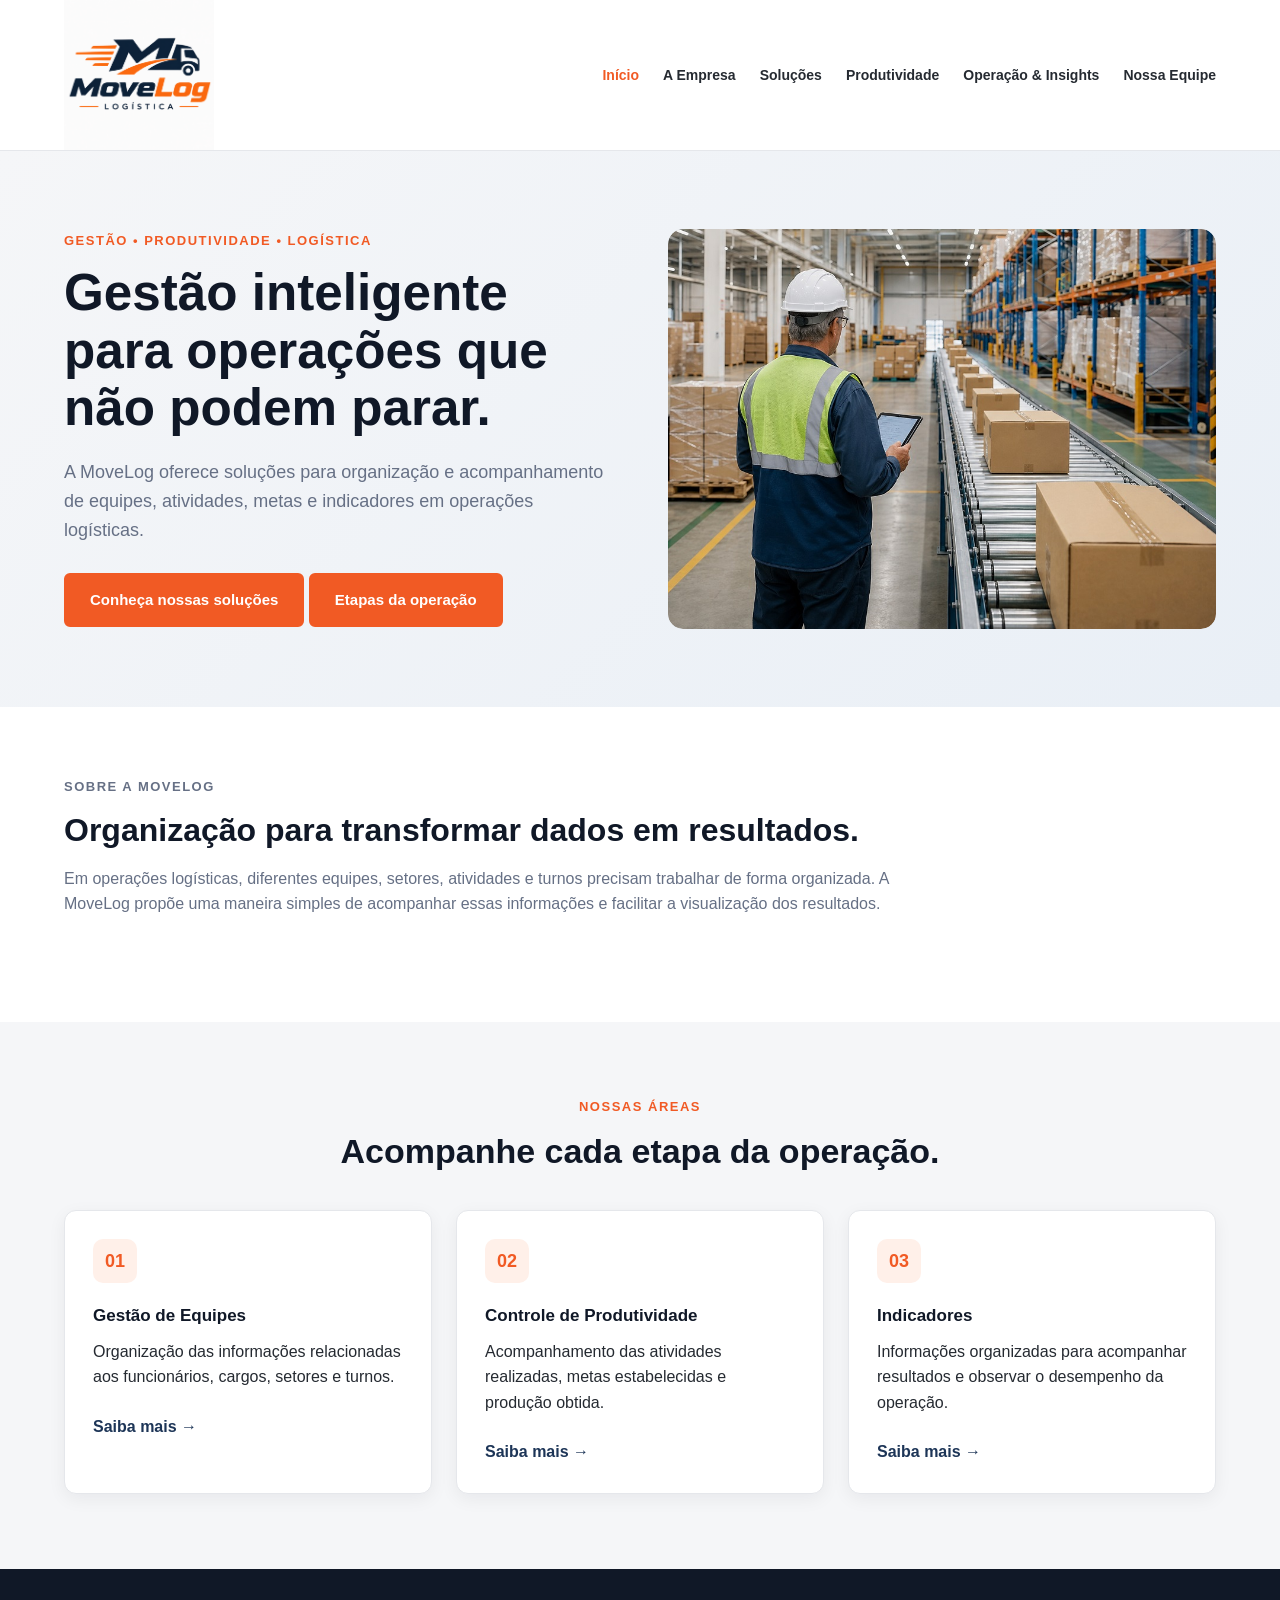
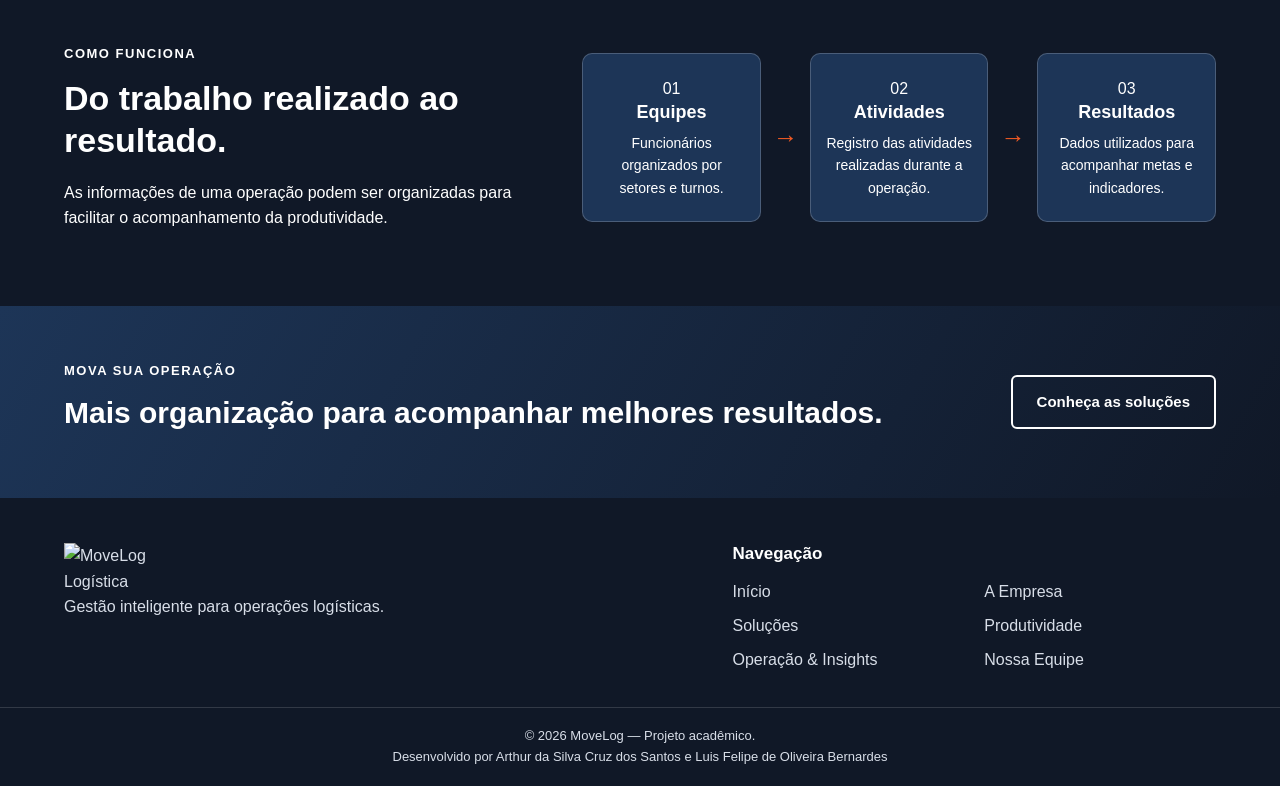
==== commit 7b1349e3: "Alteração de css nas logo" ====
--- a/index.html
+++ b/index.html
@@ -80,6 +80,10 @@
 
                     <a href="solucoes.html" class="botao">
                         Conheça nossas soluções
+                    </a>
+                    
+                    <a href="#etapas" class="botao">
+                        Etapas da operação
                     </a>
 
                 </div>
@@ -139,7 +143,7 @@
                         NOSSAS ÁREAS
                     </p>
 
-                    <h2>
+                    <h2 id="etapas">
                         Acompanhe cada etapa da operação.
                     </h2>
 
@@ -404,8 +408,6 @@
     </footer>
 
 
-    <!-- JAVASCRIPT -->
-    <script src="js/script.js"></script>
 
 </body>
 
--- a/css/style.css
+++ b/css/style.css
@@ -110,6 +110,7 @@
     height: auto;
 }
 
+
 .menu ul {
     display: flex;
     align-items: center;
@@ -187,7 +188,7 @@
 }
 
 .botao:hover {
-    background-color: #D94716;
+    background-color: #e64813;
     border-color: #D94716;
     transform: translateY(-2px);
 }
@@ -209,6 +210,7 @@
     display: grid;
     grid-template-columns: repeat(3, minmax(0, 1fr));
     gap: 24px;
+    text-align: ;
 }
 
 .card {
@@ -584,7 +586,7 @@
 }
 
 .numero-bloco {
-    display: flex;
+    display: flex;  
     align-items: center;
     justify-content: center;
     width: 42px;
@@ -769,7 +771,7 @@
 }
 
 .insight-destaque {
-    border-top: 4px solid #F15A24;
+    /* border-bottom: 2px solid #000000; */
 }
 
 .voce-sabia {
@@ -851,8 +853,9 @@
     margin-bottom: 18px;
 }
 
-.rodape-marca .logo img {
+.rodape-marca  img {
     width: 140px;
+    
 }
 
 .rodape-marca p {
@@ -1106,3 +1109,4 @@
         grid-template-columns: 1fr;
     }
 }
+
